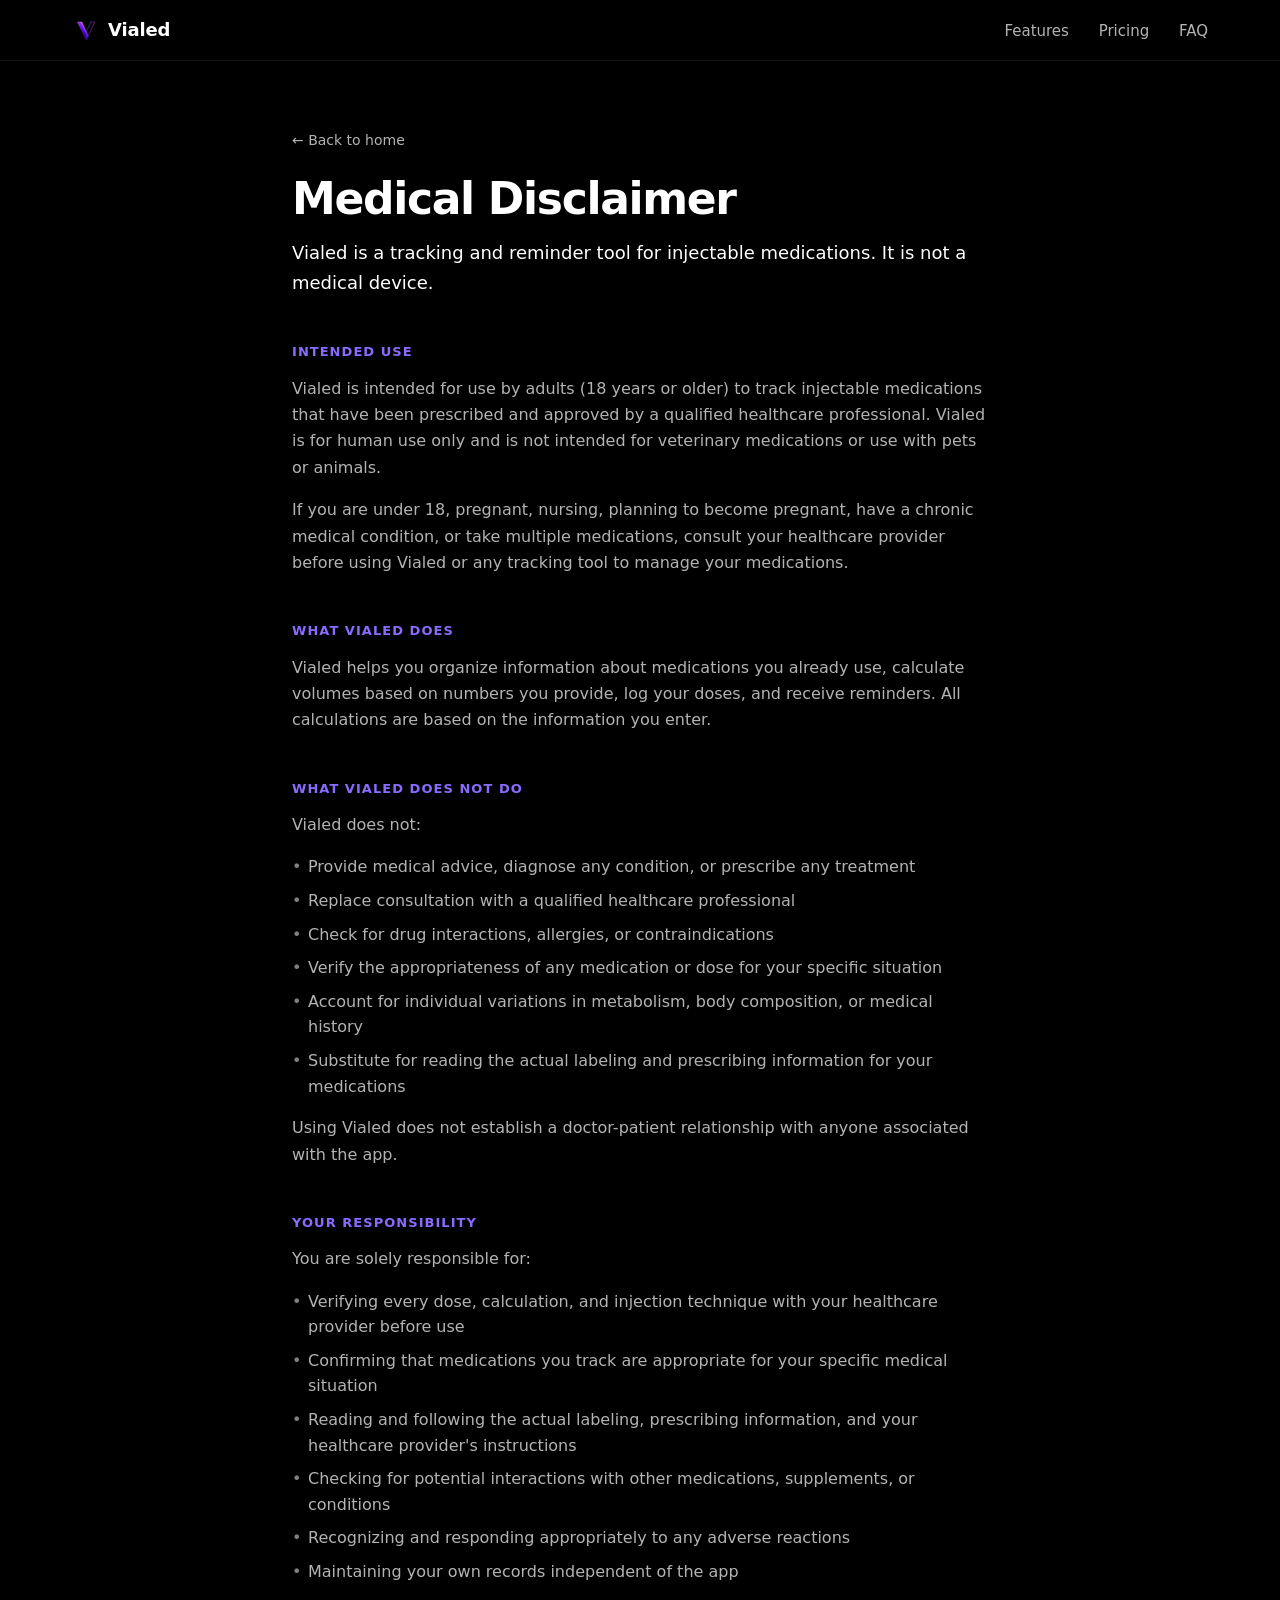
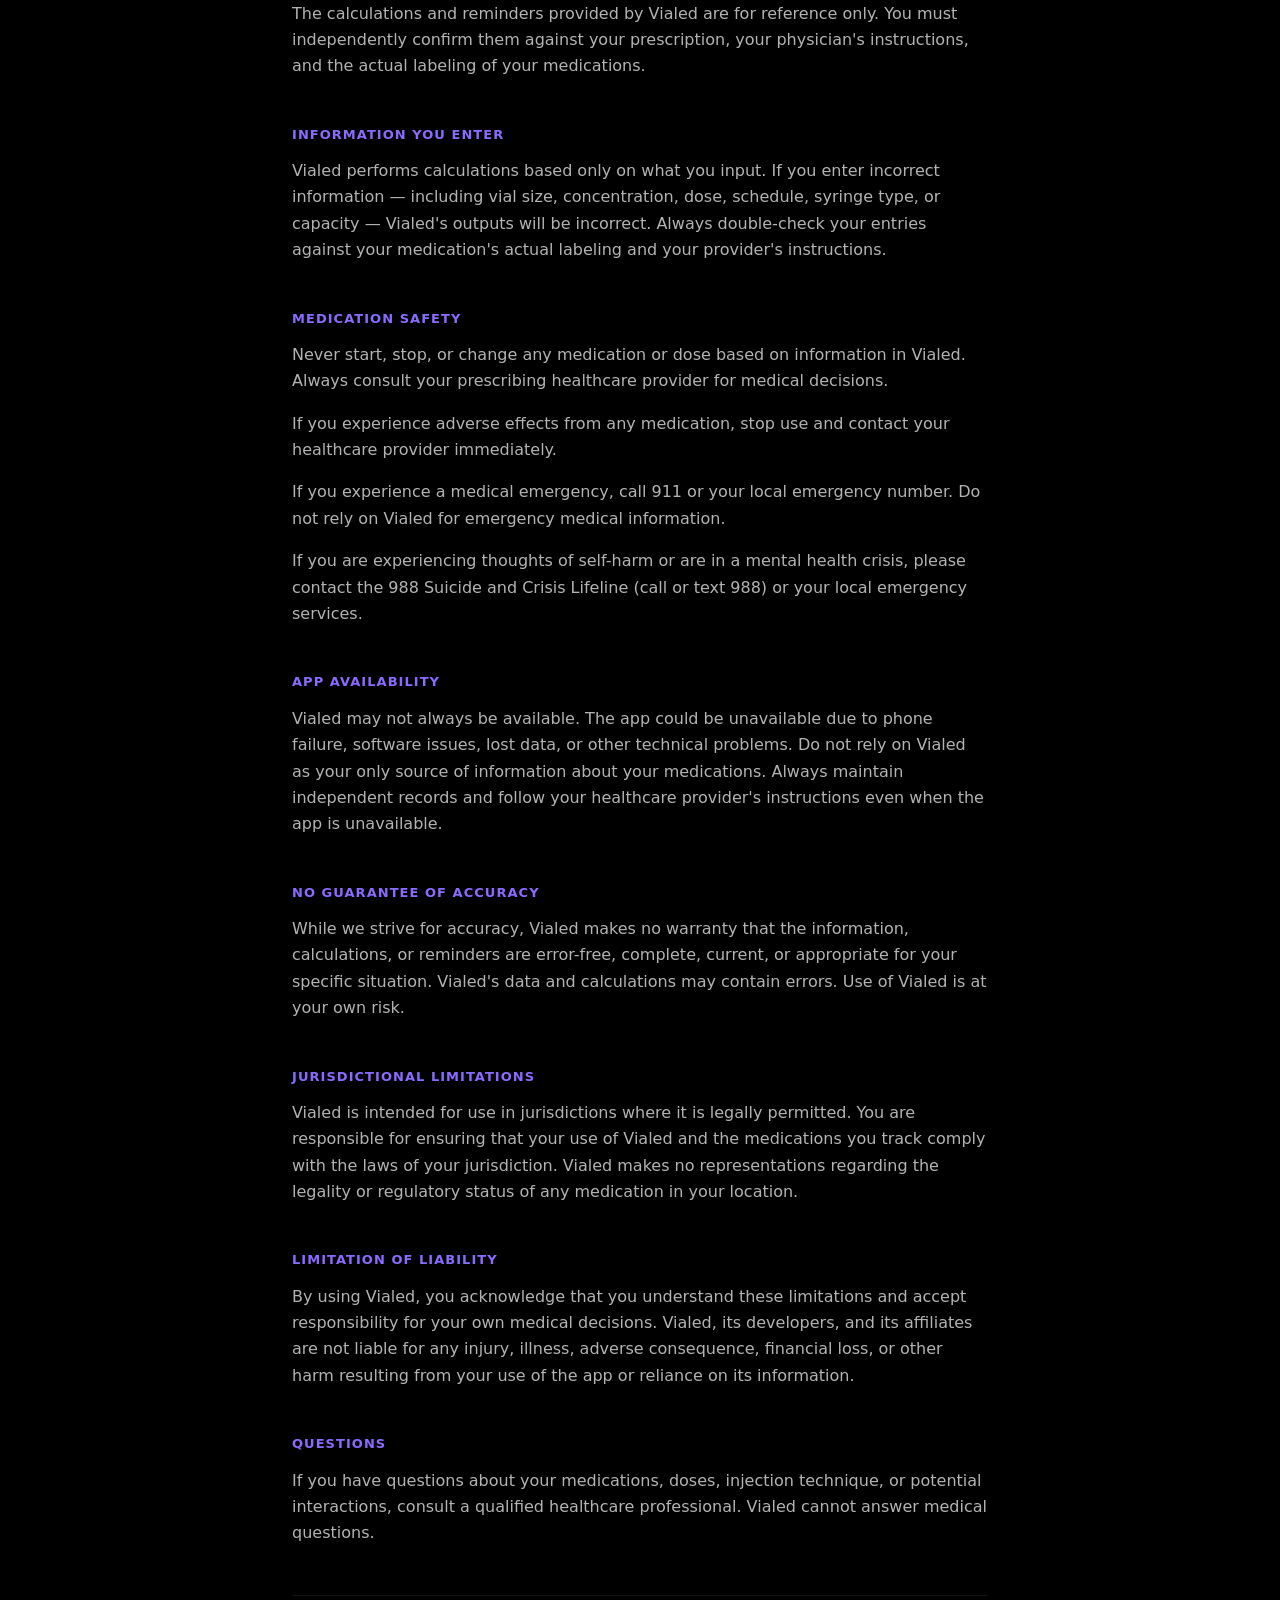
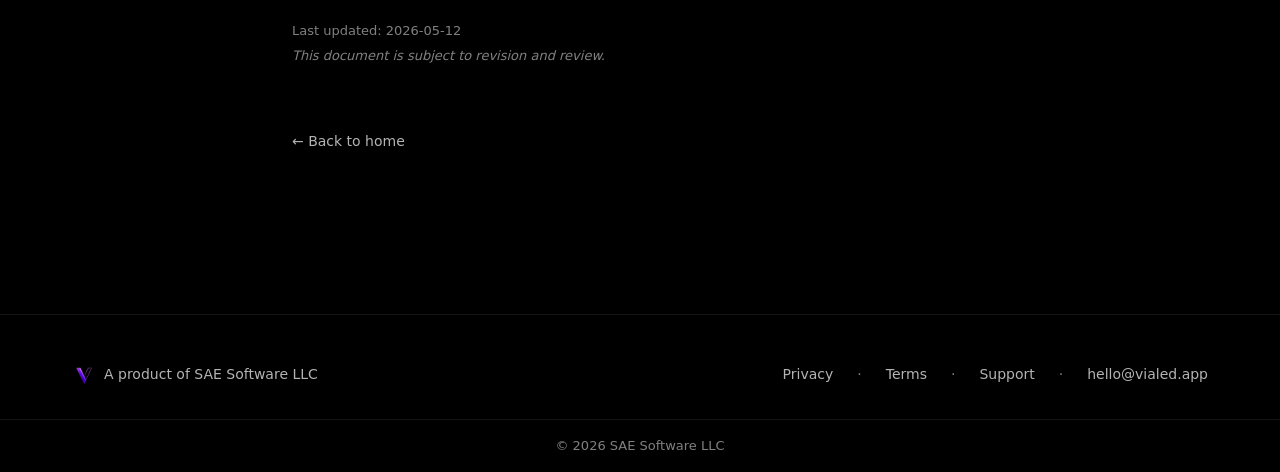
==== disclaimer.html @ 27cb506a "Use dark logo variant for on-site contexts; reserve light variant for off-site placements The light " ====
<!DOCTYPE html>
<html lang="en">
<head>
  <meta charset="utf-8" />
  <meta name="viewport" content="width=device-width, initial-scale=1, viewport-fit=cover" />
  <meta name="theme-color" content="#000000" />
  <meta name="color-scheme" content="dark" />
  <title>Medical Disclaimer — Vialed</title>
  <meta name="description" content="Vialed medical disclaimer. Vialed is a tracking and reminder tool for injectable medications. It is not a medical device and does not provide medical advice." />
  <link rel="icon" type="image/png" sizes="32x32" href="assets/favicon-32x32.png" />
  <link rel="icon" type="image/png" sizes="16x16" href="assets/favicon-16x16.png" />
  <link rel="apple-touch-icon" sizes="180x180" href="assets/apple-touch-icon.png" />
  <link rel="canonical" href="https://vialed.app/disclaimer.html" />
  <link rel="stylesheet" href="styles.css" />
</head>
<body>

<header class="site-header">
  <div class="container">
    <a class="brand" href="/" aria-label="Vialed home">
      <img src="assets/vialed-logo-dark-web.png" alt="" />
      <span>Vialed</span>
    </a>
    <nav aria-label="Primary">
      <a href="/#features">Features</a>
      <a href="/#pricing">Pricing</a>
      <a href="/#faq">FAQ</a>
    </nav>
  </div>
</header>

<!--
  Body text below is verbatim from MedicalDisclaimerContent.swift in the
  iOS Vialed project. Single source of truth — if this disclaimer is
  revised, update both files together and bump the "Last updated" date.
-->
<main class="legal-doc">
  <div class="container">
    <a href="/" class="back-link">← Back to home</a>
    <h1>Medical Disclaimer</h1>

    <p class="lede">Vialed is a tracking and reminder tool for injectable medications. It is not a medical device.</p>

    <h2>Intended Use</h2>
    <p>Vialed is intended for use by adults (18 years or older) to track injectable medications that have been prescribed and approved by a qualified healthcare professional. Vialed is for human use only and is not intended for veterinary medications or use with pets or animals.</p>
    <p>If you are under 18, pregnant, nursing, planning to become pregnant, have a chronic medical condition, or take multiple medications, consult your healthcare provider before using Vialed or any tracking tool to manage your medications.</p>

    <h2>What Vialed Does</h2>
    <p>Vialed helps you organize information about medications you already use, calculate volumes based on numbers you provide, log your doses, and receive reminders. All calculations are based on the information you enter.</p>

    <h2>What Vialed Does Not Do</h2>
    <p>Vialed does not:</p>
    <ul>
      <li>Provide medical advice, diagnose any condition, or prescribe any treatment</li>
      <li>Replace consultation with a qualified healthcare professional</li>
      <li>Check for drug interactions, allergies, or contraindications</li>
      <li>Verify the appropriateness of any medication or dose for your specific situation</li>
      <li>Account for individual variations in metabolism, body composition, or medical history</li>
      <li>Substitute for reading the actual labeling and prescribing information for your medications</li>
    </ul>
    <p>Using Vialed does not establish a doctor-patient relationship with anyone associated with the app.</p>

    <h2>Your Responsibility</h2>
    <p>You are solely responsible for:</p>
    <ul>
      <li>Verifying every dose, calculation, and injection technique with your healthcare provider before use</li>
      <li>Confirming that medications you track are appropriate for your specific medical situation</li>
      <li>Reading and following the actual labeling, prescribing information, and your healthcare provider's instructions</li>
      <li>Checking for potential interactions with other medications, supplements, or conditions</li>
      <li>Recognizing and responding appropriately to any adverse reactions</li>
      <li>Maintaining your own records independent of the app</li>
    </ul>
    <p>The calculations and reminders provided by Vialed are for reference only. You must independently confirm them against your prescription, your physician's instructions, and the actual labeling of your medications.</p>

    <h2>Information You Enter</h2>
    <p>Vialed performs calculations based only on what you input. If you enter incorrect information — including vial size, concentration, dose, schedule, syringe type, or capacity — Vialed's outputs will be incorrect. Always double-check your entries against your medication's actual labeling and your provider's instructions.</p>

    <h2>Medication Safety</h2>
    <p>Never start, stop, or change any medication or dose based on information in Vialed. Always consult your prescribing healthcare provider for medical decisions.</p>
    <p>If you experience adverse effects from any medication, stop use and contact your healthcare provider immediately.</p>
    <p>If you experience a medical emergency, call 911 or your local emergency number. Do not rely on Vialed for emergency medical information.</p>
    <p>If you are experiencing thoughts of self-harm or are in a mental health crisis, please contact the 988 Suicide and Crisis Lifeline (call or text 988) or your local emergency services.</p>

    <h2>App Availability</h2>
    <p>Vialed may not always be available. The app could be unavailable due to phone failure, software issues, lost data, or other technical problems. Do not rely on Vialed as your only source of information about your medications. Always maintain independent records and follow your healthcare provider's instructions even when the app is unavailable.</p>

    <h2>No Guarantee of Accuracy</h2>
    <p>While we strive for accuracy, Vialed makes no warranty that the information, calculations, or reminders are error-free, complete, current, or appropriate for your specific situation. Vialed's data and calculations may contain errors. Use of Vialed is at your own risk.</p>

    <h2>Jurisdictional Limitations</h2>
    <p>Vialed is intended for use in jurisdictions where it is legally permitted. You are responsible for ensuring that your use of Vialed and the medications you track comply with the laws of your jurisdiction. Vialed makes no representations regarding the legality or regulatory status of any medication in your location.</p>

    <h2>Limitation of Liability</h2>
    <p>By using Vialed, you acknowledge that you understand these limitations and accept responsibility for your own medical decisions. Vialed, its developers, and its affiliates are not liable for any injury, illness, adverse consequence, financial loss, or other harm resulting from your use of the app or reliance on its information.</p>

    <h2>Questions</h2>
    <p>If you have questions about your medications, doses, injection technique, or potential interactions, consult a qualified healthcare professional. Vialed cannot answer medical questions.</p>

    <hr />
    <p class="legal-meta">Last updated: 2026-05-12</p>
    <p class="legal-meta"><em>This document is subject to revision and review.</em></p>

    <a href="/" class="back-link bottom">← Back to home</a>
  </div>
</main>

<footer class="site-footer">
  <div class="container">
    <div class="footer-brand">
      <img src="assets/vialed-logo-dark-web.png" alt="" />
      <span>A product of SAE Software LLC</span>
    </div>
    <div class="footer-links">
      <a href="/privacy.html">Privacy</a>
      <span class="sep">·</span>
      <a href="/terms.html">Terms</a>
      <span class="sep">·</span>
      <a href="/support.html">Support</a>
      <span class="sep">·</span>
      <a href="mailto:hello@vialed.app">hello@vialed.app</a>
    </div>
  </div>
</footer>

<div class="footer-copyright">
  <div class="container">© 2026 SAE Software LLC</div>
</div>

</body>
</html>
---- styles.css ----
/* =========================================================================
   Vialed marketing site — single stylesheet.
   Design system mirrors the iOS app's dark mode: pure black background,
   elevated surfaces, AccentColor purple, SF Pro, generous radii.
   ========================================================================= */

:root {
  /* Surfaces */
  --bg-primary: #000000;
  --bg-elevated: #1C1C1E;
  --bg-elevated-2: #2C2C2E;

  /* Brand */
  --accent: #534AB7;
  --accent-bright: #8B6BFF;

  /* Text */
  --text-primary: #FFFFFF;
  --text-secondary: rgba(255, 255, 255, 0.7);
  --text-tertiary: rgba(255, 255, 255, 0.5);

  /* Lines */
  --border: rgba(255, 255, 255, 0.08);
  --border-strong: rgba(255, 255, 255, 0.16);

  /* Radii — match iOS app */
  --radius-card: 14px;
  --radius-chip: 8px;
  --radius-modal: 12px;

  /* Spacing scale (4, 8, 16, 24, 32, 48, 64, 96) */
  --s-1: 4px;
  --s-2: 8px;
  --s-3: 16px;
  --s-4: 24px;
  --s-5: 32px;
  --s-6: 48px;
  --s-7: 64px;
  --s-8: 96px;

  /* Layout */
  --max-w: 1200px;
  --gutter: 24px;
}

/* -------------------------------------------------------------------------
   Reset / base
   ------------------------------------------------------------------------- */

*, *::before, *::after { box-sizing: border-box; }

html {
  background: var(--bg-primary);
  color-scheme: dark;
  scroll-behavior: smooth;
  -webkit-text-size-adjust: 100%;
}

body {
  margin: 0;
  font-family: -apple-system, BlinkMacSystemFont, "SF Pro Display", "SF Pro Text", system-ui, sans-serif;
  font-weight: 400;
  font-size: 17px;
  line-height: 1.55;
  color: var(--text-primary);
  background: var(--bg-primary);
  -webkit-font-smoothing: antialiased;
  -moz-osx-font-smoothing: grayscale;
}

img, svg { display: block; max-width: 100%; height: auto; }

a {
  color: var(--accent-bright);
  text-decoration: none;
  transition: color 120ms ease;
}
a:hover { color: var(--text-primary); }

h1, h2, h3, h4 {
  font-family: -apple-system, BlinkMacSystemFont, "SF Pro Display", system-ui, sans-serif;
  font-weight: 700;
  letter-spacing: -0.02em;
  margin: 0 0 var(--s-3) 0;
  color: var(--text-primary);
}
h1 { font-size: clamp(36px, 5.5vw, 64px); line-height: 1.05; letter-spacing: -0.03em; }
h2 { font-size: clamp(28px, 3.6vw, 42px); line-height: 1.1; }
h3 { font-size: clamp(20px, 2vw, 24px); line-height: 1.25; font-weight: 600; }

p { margin: 0 0 var(--s-3) 0; color: var(--text-secondary); }
p:last-child { margin-bottom: 0; }

/* -------------------------------------------------------------------------
   Layout primitives
   ------------------------------------------------------------------------- */

.container {
  max-width: var(--max-w);
  margin: 0 auto;
  padding-left: var(--gutter);
  padding-right: var(--gutter);
}

section {
  padding-top: var(--s-8);
  padding-bottom: var(--s-8);
  position: relative;
}

.eyebrow {
  display: inline-block;
  font-size: 13px;
  font-weight: 600;
  letter-spacing: 0.08em;
  text-transform: uppercase;
  color: var(--accent-bright);
  margin-bottom: var(--s-3);
}

/* -------------------------------------------------------------------------
   Header / nav
   ------------------------------------------------------------------------- */

.site-header {
  position: sticky;
  top: 0;
  z-index: 50;
  background: rgba(0, 0, 0, 0.7);
  backdrop-filter: saturate(180%) blur(20px);
  -webkit-backdrop-filter: saturate(180%) blur(20px);
  border-bottom: 1px solid var(--border);
}

.site-header .container {
  display: flex;
  align-items: center;
  justify-content: space-between;
  padding-top: var(--s-3);
  padding-bottom: var(--s-3);
}

.site-header .brand {
  display: flex;
  align-items: center;
  gap: var(--s-2);
  color: var(--text-primary);
  font-weight: 600;
  font-size: 18px;
  letter-spacing: -0.01em;
}
.site-header .brand img { width: 28px; height: 28px; border-radius: 6px; }
.site-header nav a {
  color: var(--text-secondary);
  margin-left: var(--s-4);
  font-size: 15px;
  font-weight: 500;
}
.site-header nav a:hover { color: var(--text-primary); }

/* -------------------------------------------------------------------------
   Buttons / App Store badge
   ------------------------------------------------------------------------- */

.app-store-badge {
  display: inline-block;
  /* The badge SVG already has its own black background per Apple guidelines.
     We just give it a stable height; width auto-scales. */
  height: 56px;
  transition: transform 150ms ease, filter 150ms ease;
}
.app-store-badge:hover {
  transform: translateY(-1px);
  filter: drop-shadow(0 0 12px rgba(139, 107, 255, 0.35));
}
.app-store-badge img, .app-store-badge svg { height: 100%; width: auto; display: block; }

/* -------------------------------------------------------------------------
   Hero
   ------------------------------------------------------------------------- */

.hero {
  padding-top: var(--s-8);
  padding-bottom: var(--s-8);
  overflow: hidden; /* contain the glow */
}

/* Soft purple glow behind hero — echoes the app icon's neon V */
.hero::before {
  content: "";
  position: absolute;
  top: -200px;
  left: 50%;
  transform: translateX(-50%);
  width: min(1100px, 110%);
  height: 700px;
  background: radial-gradient(ellipse at center,
              rgba(139, 107, 255, 0.28) 0%,
              rgba(83, 74, 183, 0.12) 30%,
              transparent 65%);
  filter: blur(40px);
  pointer-events: none;
  z-index: 0;
}

.hero .container {
  position: relative;
  z-index: 1;
  display: grid;
  grid-template-columns: 1fr;
  gap: var(--s-7);
  align-items: center;
}

.hero-copy h1 { margin-bottom: var(--s-4); }
.hero-copy .subhead {
  font-size: clamp(17px, 1.6vw, 20px);
  color: var(--text-secondary);
  max-width: 56ch;
  margin-bottom: var(--s-6);
}

.hero-visual {
  display: flex;
  justify-content: center;
}

/* -------------------------------------------------------------------------
   Phone-shaped screenshot placeholder
   Aspect ratio 9:19.5 (iPhone). Dimensions hold steady so swapping a real
   PNG in later doesn't shift layout.
   ------------------------------------------------------------------------- */

.phone-shot {
  width: 100%;
  max-width: 320px;
  aspect-ratio: 9 / 19.5;
  background: var(--bg-elevated);
  border: 1px solid var(--border);
  border-radius: 36px; /* iPhone-ish radius for the mockup */
  display: flex;
  align-items: center;
  justify-content: center;
  text-align: center;
  color: var(--text-secondary);
  font-size: 14px;
  padding: var(--s-4);
  position: relative;
  overflow: hidden;
}

.phone-shot::after {
  /* subtle inner highlight, gives the placeholder a hint of glass */
  content: "";
  position: absolute;
  inset: 0;
  background: linear-gradient(180deg, rgba(255,255,255,0.04) 0%, transparent 30%);
  pointer-events: none;
}

.hero .phone-shot { max-width: 300px; }

/* -------------------------------------------------------------------------
   Problem / Solution section
   ------------------------------------------------------------------------- */

.prose-section .container { max-width: 760px; }
.prose-section h2 { margin-bottom: var(--s-5); }
.prose-section p {
  font-size: 18px;
  margin-bottom: var(--s-4);
}

/* -------------------------------------------------------------------------
   Features — alternating image/text rows
   ------------------------------------------------------------------------- */

.features { padding-bottom: var(--s-7); }

.feature {
  display: grid;
  grid-template-columns: 1fr;
  gap: var(--s-6);
  align-items: center;
  padding: var(--s-7) 0;
  border-top: 1px solid var(--border);
}
.feature:first-child { border-top: none; padding-top: var(--s-5); }

.feature-copy .feature-number {
  font-size: 13px;
  font-weight: 600;
  letter-spacing: 0.08em;
  color: var(--accent-bright);
  text-transform: uppercase;
  margin-bottom: var(--s-2);
}
.feature-copy h3 {
  font-size: clamp(24px, 2.6vw, 30px);
  margin-bottom: var(--s-3);
  letter-spacing: -0.02em;
}
.feature-copy p {
  font-size: 17px;
  max-width: 52ch;
}

.feature-visual { display: flex; justify-content: center; }

/* -------------------------------------------------------------------------
   Pricing
   ------------------------------------------------------------------------- */

.pricing-grid {
  display: grid;
  grid-template-columns: 1fr;
  gap: var(--s-4);
  max-width: 880px;
  margin: var(--s-6) auto 0;
}

.price-card {
  background: var(--bg-elevated);
  border: 1px solid var(--border);
  border-radius: var(--radius-card);
  padding: var(--s-6);
  position: relative;
  display: flex;
  flex-direction: column;
}

.price-card.featured {
  border-color: rgba(139, 107, 255, 0.5);
  background: linear-gradient(180deg, rgba(139, 107, 255, 0.06) 0%, var(--bg-elevated) 100%);
  box-shadow: 0 0 0 1px rgba(139, 107, 255, 0.15), 0 20px 60px -20px rgba(139, 107, 255, 0.25);
}

.price-card .recommended-pill {
  position: absolute;
  top: -12px;
  left: var(--s-6);
  background: var(--accent);
  color: white;
  font-size: 12px;
  font-weight: 600;
  letter-spacing: 0.04em;
  text-transform: uppercase;
  padding: 6px 12px;
  border-radius: 999px;
}

.price-card h3 {
  font-size: 22px;
  margin-bottom: var(--s-2);
}

.price-card .price {
  font-size: 40px;
  font-weight: 700;
  letter-spacing: -0.02em;
  margin: var(--s-2) 0 var(--s-1);
  color: var(--text-primary);
}
.price-card .price small {
  font-size: 16px;
  font-weight: 500;
  color: var(--text-secondary);
}

.price-card .price-sub {
  color: var(--text-tertiary);
  font-size: 14px;
  margin-bottom: var(--s-5);
}

.price-card ul {
  list-style: none;
  padding: 0;
  margin: 0;
  display: flex;
  flex-direction: column;
  gap: var(--s-2);
}
.price-card li {
  display: flex;
  align-items: flex-start;
  gap: var(--s-2);
  color: var(--text-secondary);
  font-size: 16px;
}
.price-card li::before {
  content: "";
  flex: 0 0 18px;
  height: 18px;
  margin-top: 4px;
  background: var(--accent-bright);
  -webkit-mask: url("data:image/svg+xml;utf8,<svg xmlns='http://www.w3.org/2000/svg' viewBox='0 0 16 16'><path d='M3 8.5 L6.5 12 L13 4.5' stroke='black' stroke-width='2.2' fill='none' stroke-linecap='round' stroke-linejoin='round'/></svg>") center / contain no-repeat;
          mask: url("data:image/svg+xml;utf8,<svg xmlns='http://www.w3.org/2000/svg' viewBox='0 0 16 16'><path d='M3 8.5 L6.5 12 L13 4.5' stroke='black' stroke-width='2.2' fill='none' stroke-linecap='round' stroke-linejoin='round'/></svg>") center / contain no-repeat;
}

/* -------------------------------------------------------------------------
   FAQ
   ------------------------------------------------------------------------- */

.faq-list {
  max-width: 800px;
  margin: var(--s-6) auto 0;
  display: flex;
  flex-direction: column;
  gap: var(--s-4);
}
.faq-item {
  background: var(--bg-elevated);
  border: 1px solid var(--border);
  border-radius: var(--radius-card);
  padding: var(--s-5);
}
.faq-item h3 {
  font-size: 18px;
  font-weight: 600;
  margin-bottom: var(--s-2);
}
.faq-item p {
  font-size: 16px;
  margin: 0;
}

/* -------------------------------------------------------------------------
   Final CTA
   ------------------------------------------------------------------------- */

.final-cta {
  text-align: center;
  padding-top: var(--s-8);
  padding-bottom: var(--s-8);
  position: relative;
  overflow: hidden;
}
.final-cta::before {
  content: "";
  position: absolute;
  top: 0;
  left: 50%;
  transform: translateX(-50%);
  width: 800px;
  height: 400px;
  background: radial-gradient(ellipse at center, rgba(139, 107, 255, 0.18) 0%, transparent 60%);
  filter: blur(30px);
  pointer-events: none;
  z-index: 0;
}
.final-cta .container { position: relative; z-index: 1; }
.final-cta h2 { margin-bottom: var(--s-5); }

/* -------------------------------------------------------------------------
   Section headings (centered variants)
   ------------------------------------------------------------------------- */

.section-heading {
  text-align: center;
  max-width: 720px;
  margin: 0 auto;
}
.section-heading + .pricing-grid,
.section-heading + .faq-list { margin-top: var(--s-6); }

/* -------------------------------------------------------------------------
   Footer + disclaimer
   ------------------------------------------------------------------------- */

.site-footer {
  border-top: 1px solid var(--border);
  padding: var(--s-6) 0 var(--s-5);
  margin-top: var(--s-7);
}
.site-footer .container {
  display: flex;
  flex-direction: column;
  gap: var(--s-4);
  align-items: flex-start;
  justify-content: space-between;
}
.footer-brand {
  display: flex;
  align-items: center;
  gap: var(--s-2);
  color: var(--text-secondary);
  font-size: 14px;
}
.footer-brand img { width: 24px; height: 24px; border-radius: 5px; }

.footer-links {
  display: flex;
  flex-wrap: wrap;
  gap: var(--s-4);
  font-size: 14px;
}
.footer-links a { color: var(--text-secondary); }
.footer-links a:hover { color: var(--text-primary); }
.footer-links .sep { color: var(--text-tertiary); }

.footer-copyright {
  border-top: 1px solid var(--border);
  padding: var(--s-3) 0;
  text-align: center;
  font-size: 13px;
  color: var(--text-tertiary);
}

.medical-disclaimer {
  padding: var(--s-4) 0 var(--s-6);
  text-align: center;
}
.medical-disclaimer p {
  max-width: 920px;
  margin: 0 auto;
  font-size: 12px;
  line-height: 1.55;
  color: var(--text-tertiary);
}

/* -------------------------------------------------------------------------
   Stub pages (privacy / terms / support)
   ------------------------------------------------------------------------- */

.stub-page {
  min-height: 50vh;
  padding-top: var(--s-8);
  padding-bottom: var(--s-8);
}
.stub-page h1 { margin-bottom: var(--s-4); }
.stub-page .stub-body {
  color: var(--text-secondary);
  font-size: 17px;
  max-width: 640px;
}
.stub-page .contact-list {
  list-style: none;
  padding: 0;
  margin: var(--s-4) 0 0;
  display: flex;
  flex-direction: column;
  gap: var(--s-2);
  font-size: 17px;
}

/* -------------------------------------------------------------------------
   Legal documents (disclaimer / privacy / terms long-form pages)
   ------------------------------------------------------------------------- */

.legal-doc {
  padding-top: var(--s-7);
  padding-bottom: var(--s-8);
}
.legal-doc .container { max-width: 760px; }

.legal-doc h1 {
  font-size: clamp(32px, 4vw, 44px);
  margin-top: var(--s-3);
  margin-bottom: var(--s-3);
}
.legal-doc h2 {
  font-size: 13px;
  font-weight: 600;
  letter-spacing: 0.08em;
  text-transform: uppercase;
  color: var(--accent-bright);
  margin-top: var(--s-6);
  margin-bottom: var(--s-3);
}
.legal-doc h3 {
  font-size: 18px;
  font-weight: 600;
  margin-top: var(--s-5);
  margin-bottom: var(--s-2);
}
.legal-doc p {
  font-size: 16px;
  line-height: 1.65;
  color: var(--text-secondary);
  margin-bottom: var(--s-3);
}
.legal-doc .lede {
  font-size: 18px;
  color: var(--text-primary);
  margin-top: var(--s-3);
  margin-bottom: var(--s-5);
}
.legal-doc ul {
  list-style: none;
  padding: 0;
  margin: 0 0 var(--s-3) 0;
  display: flex;
  flex-direction: column;
  gap: var(--s-2);
}
.legal-doc li {
  position: relative;
  padding-left: var(--s-3);
  color: var(--text-secondary);
  font-size: 16px;
  line-height: 1.6;
}
.legal-doc li::before {
  content: "•";
  position: absolute;
  left: 0;
  color: var(--text-tertiary);
}
.legal-doc hr {
  border: 0;
  border-top: 1px solid var(--border);
  margin: var(--s-6) 0 var(--s-4);
}
.legal-doc .legal-meta {
  font-size: 13px;
  color: var(--text-tertiary);
  margin: 0 0 var(--s-1) 0;
}
.legal-doc .legal-meta + .legal-meta { margin-bottom: var(--s-5); }

.legal-doc .draft-banner {
  background: rgba(139, 107, 255, 0.08);
  border: 1px solid rgba(139, 107, 255, 0.3);
  border-radius: var(--radius-card);
  padding: var(--s-3) var(--s-4);
  font-size: 14px;
  color: var(--text-secondary);
  margin: var(--s-3) 0 var(--s-5);
}
.legal-doc .draft-banner strong { color: var(--accent-bright); }

.back-link {
  display: inline-block;
  font-size: 14px;
  font-weight: 500;
  color: var(--text-secondary);
  margin: 0 0 var(--s-4) 0;
}
.back-link:hover { color: var(--text-primary); }
.legal-doc .back-link + h1 { margin-top: 0; }
.legal-doc .back-link.bottom { margin-top: var(--s-5); margin-bottom: 0; }

/* -------------------------------------------------------------------------
   Responsive — tablet (640+) and desktop (1024+)
   ------------------------------------------------------------------------- */

@media (min-width: 640px) {
  body { font-size: 18px; }

  .hero .container { gap: var(--s-8); }
  .hero-copy .subhead { font-size: 20px; }

  .pricing-grid {
    grid-template-columns: 1fr 1fr;
    gap: var(--s-5);
  }

  .site-footer .container {
    flex-direction: row;
    align-items: center;
  }
}

@media (min-width: 1024px) {
  :root { --gutter: 32px; }

  .hero .container {
    grid-template-columns: 1.05fr 0.95fr;
    gap: var(--s-8);
  }
  .hero .phone-shot { max-width: 340px; }

  .feature {
    grid-template-columns: 1fr 1fr;
    gap: var(--s-8);
    padding: var(--s-8) 0;
  }
  /* Alternate image side on every other feature */
  .feature.reverse .feature-visual { order: -1; }

  .feature .phone-shot { max-width: 300px; }
}

/* -------------------------------------------------------------------------
   Reduced motion respect
   ------------------------------------------------------------------------- */

@media (prefers-reduced-motion: reduce) {
  html { scroll-behavior: auto; }
  *, *::before, *::after {
    animation-duration: 0.01ms !important;
    transition-duration: 0.01ms !important;
  }
}

/* -------------------------------------------------------------------------
   Focus states — visible for keyboard nav
   ------------------------------------------------------------------------- */

a:focus-visible,
button:focus-visible {
  outline: 2px solid var(--accent-bright);
  outline-offset: 3px;
  border-radius: 4px;
}
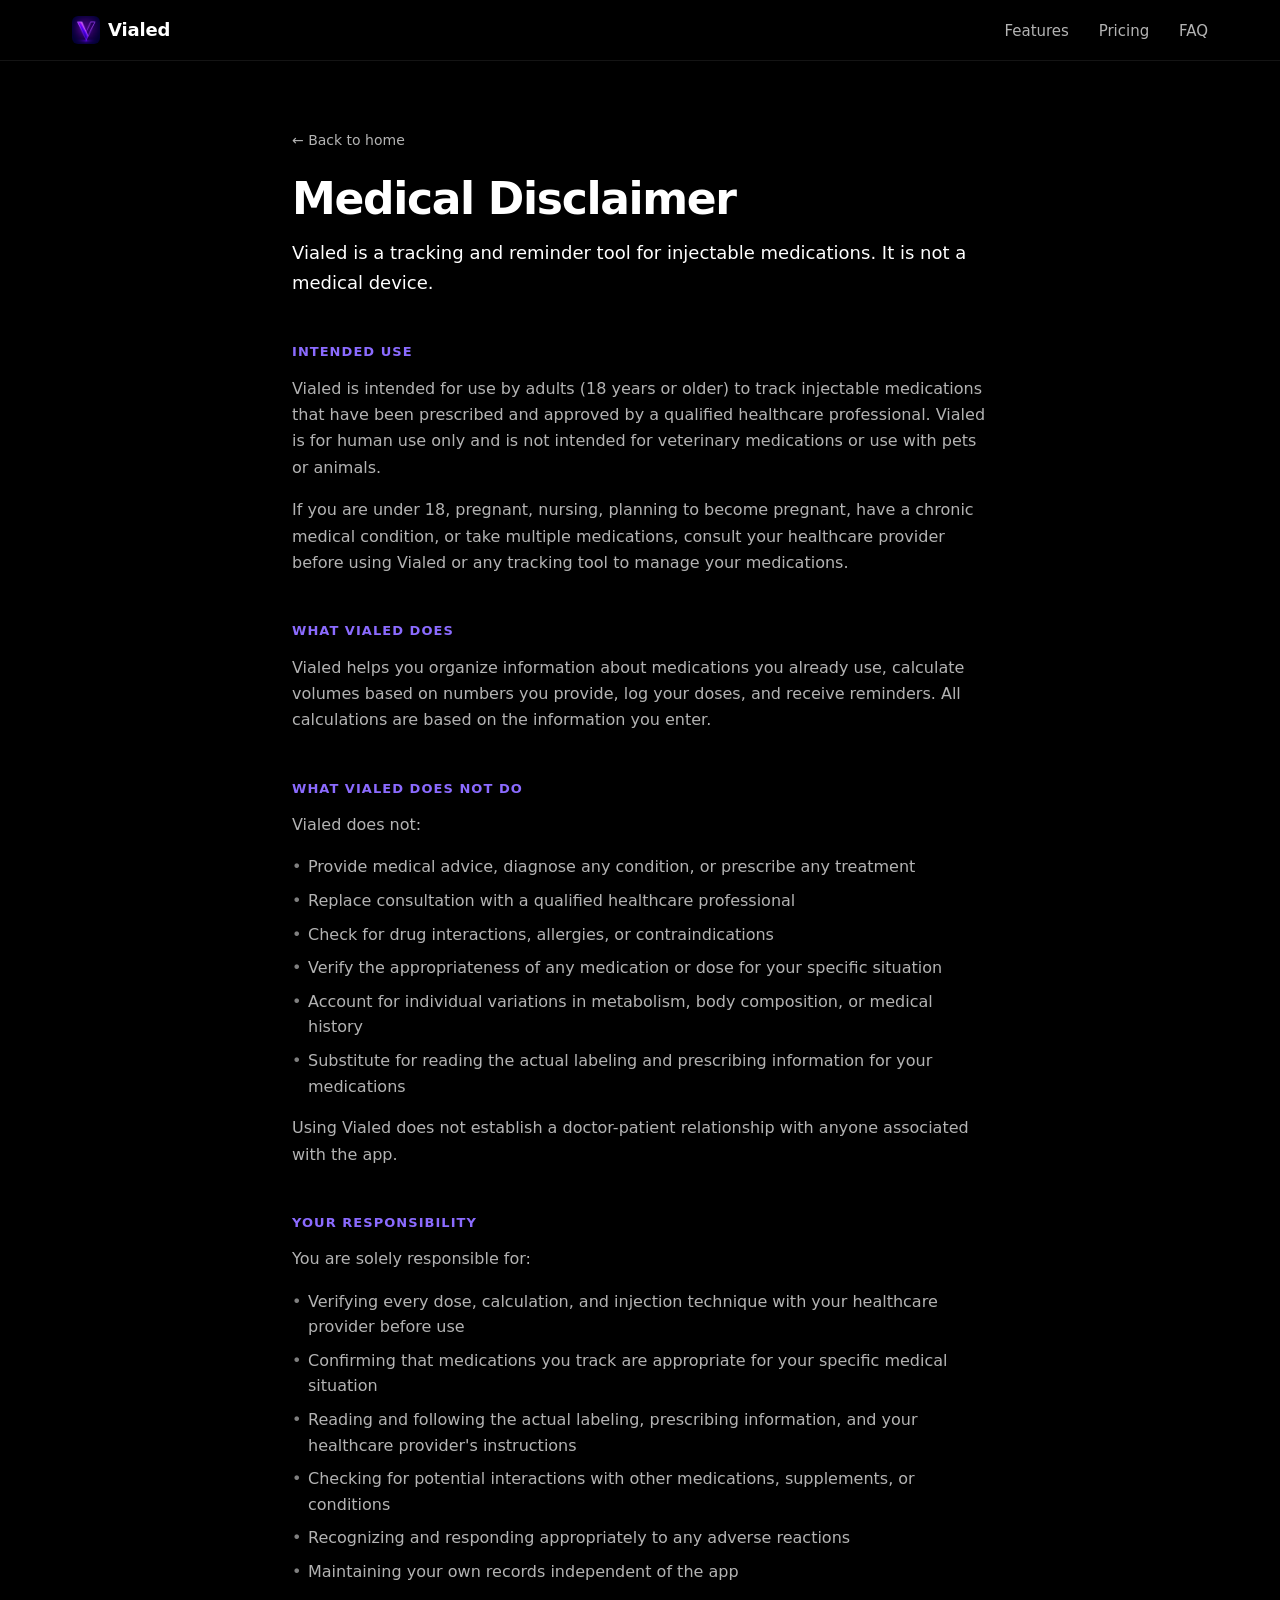
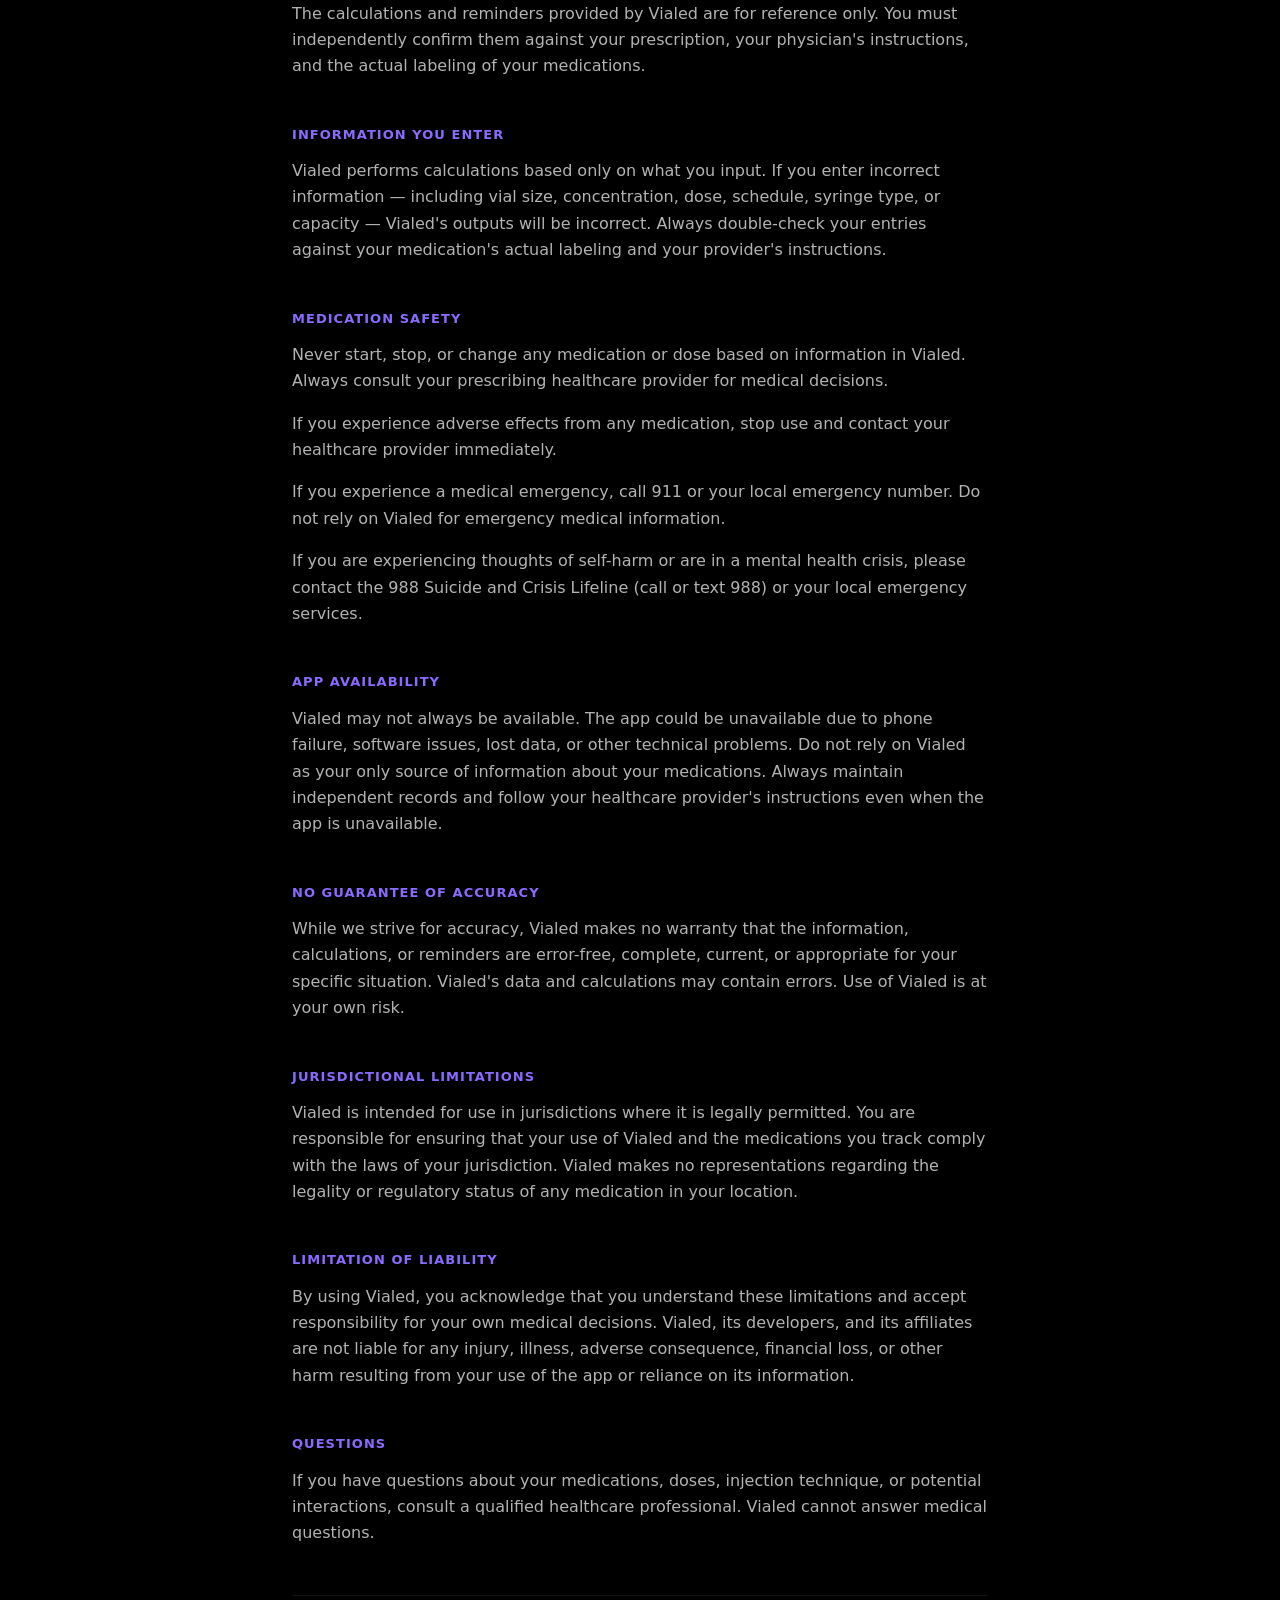
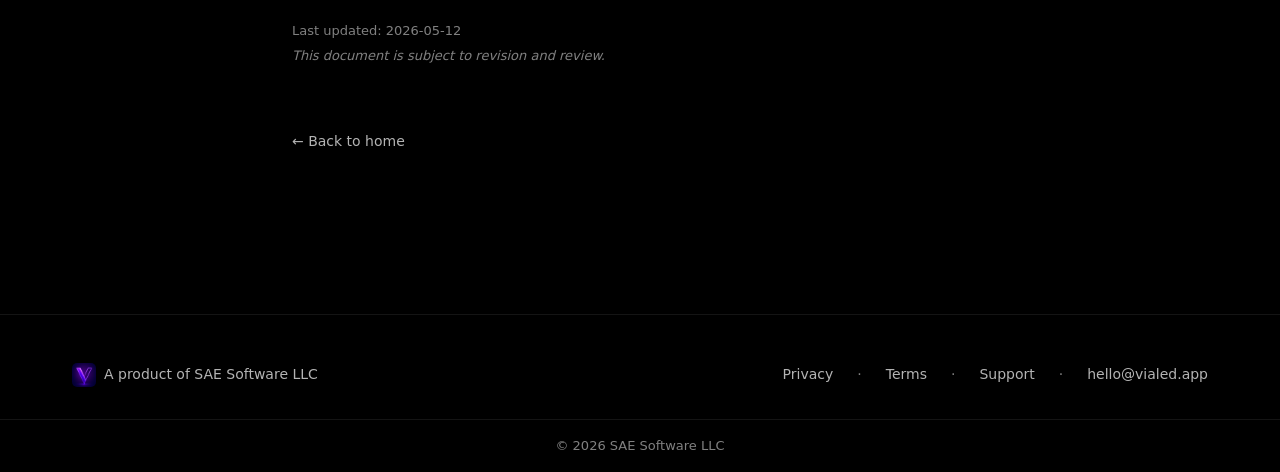
==== commit edb30fc4: "Revert to light logo variant across site — dark variant lost detail during background removal Co-Aut" ====
--- a/disclaimer.html
+++ b/disclaimer.html
@@ -18,7 +18,7 @@
 <header class="site-header">
   <div class="container">
     <a class="brand" href="/" aria-label="Vialed home">
-      <img src="assets/vialed-logo-dark-web.png" alt="" />
+      <img src="assets/vialed-logo-light-web.png" alt="" />
       <span>Vialed</span>
     </a>
     <nav aria-label="Primary">
@@ -107,7 +107,7 @@
 <footer class="site-footer">
   <div class="container">
     <div class="footer-brand">
-      <img src="assets/vialed-logo-dark-web.png" alt="" />
+      <img src="assets/vialed-logo-light-web.png" alt="" />
       <span>A product of SAE Software LLC</span>
     </div>
     <div class="footer-links">
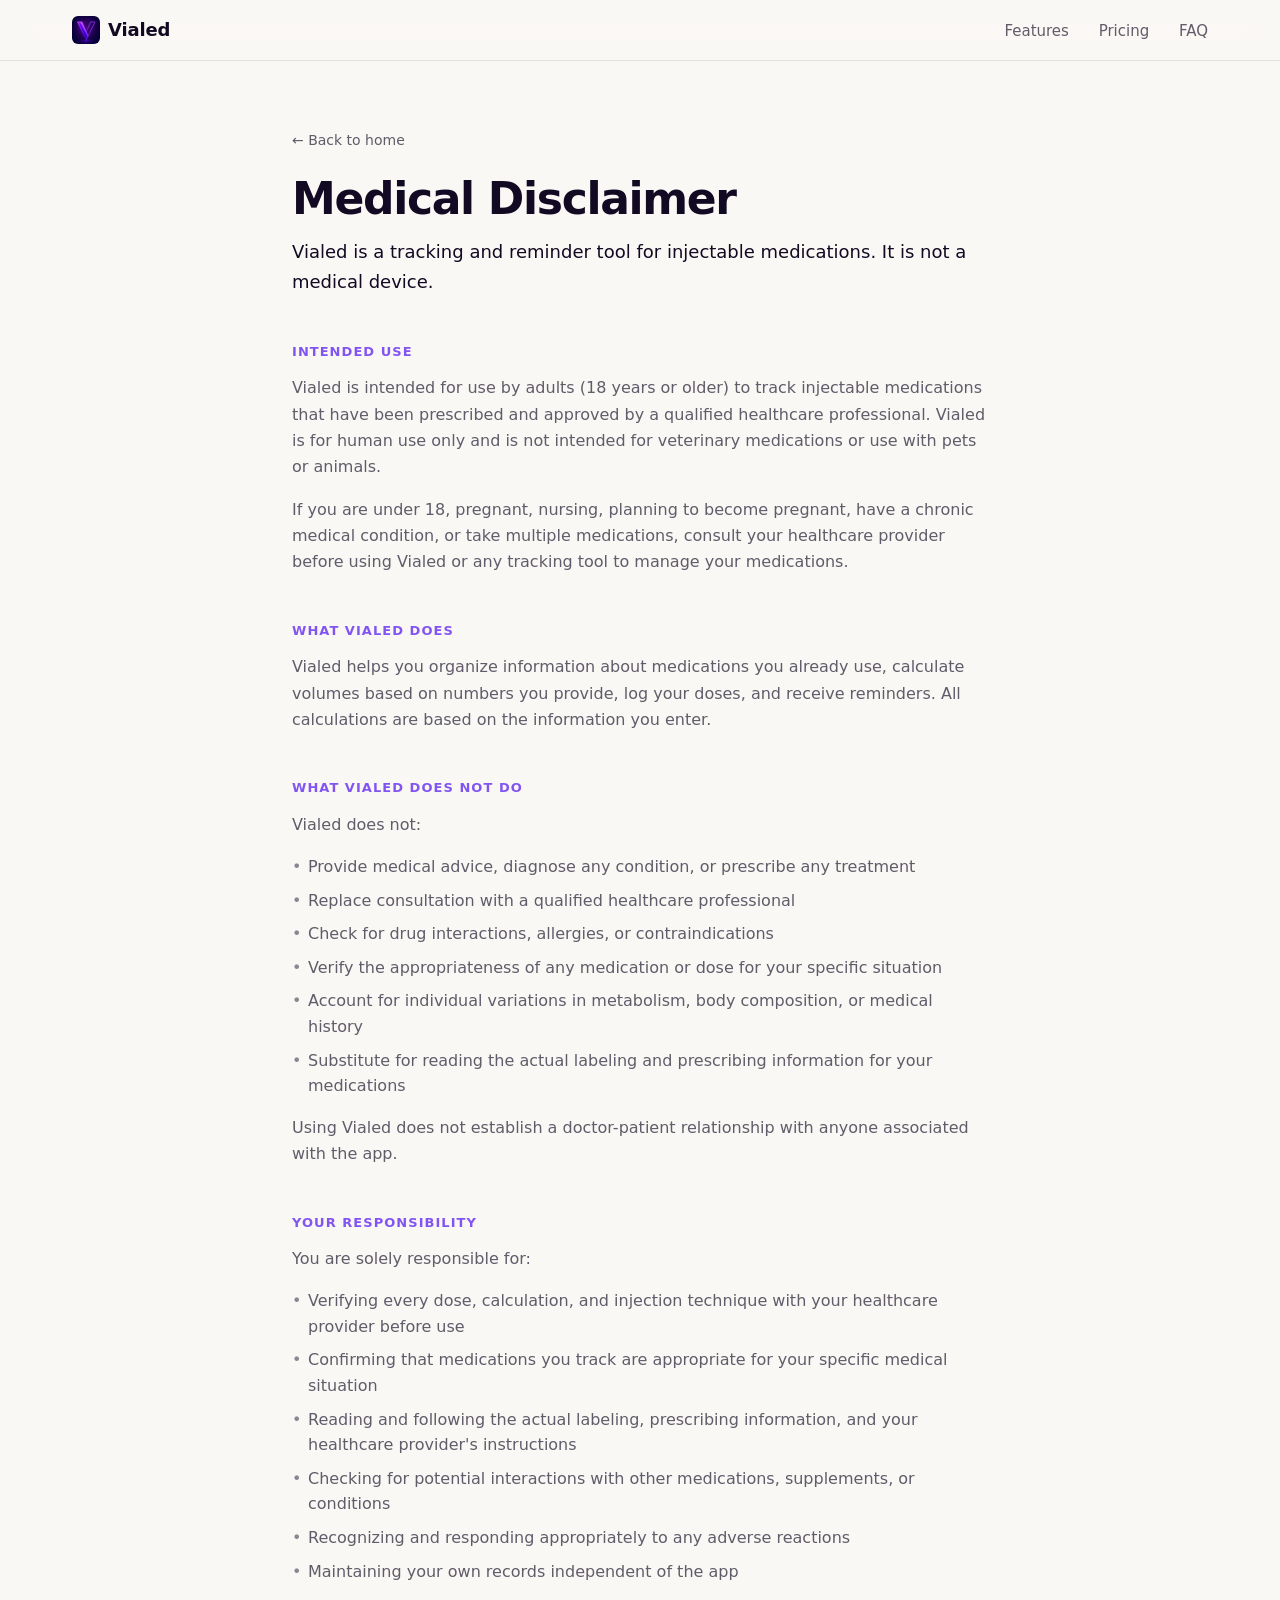
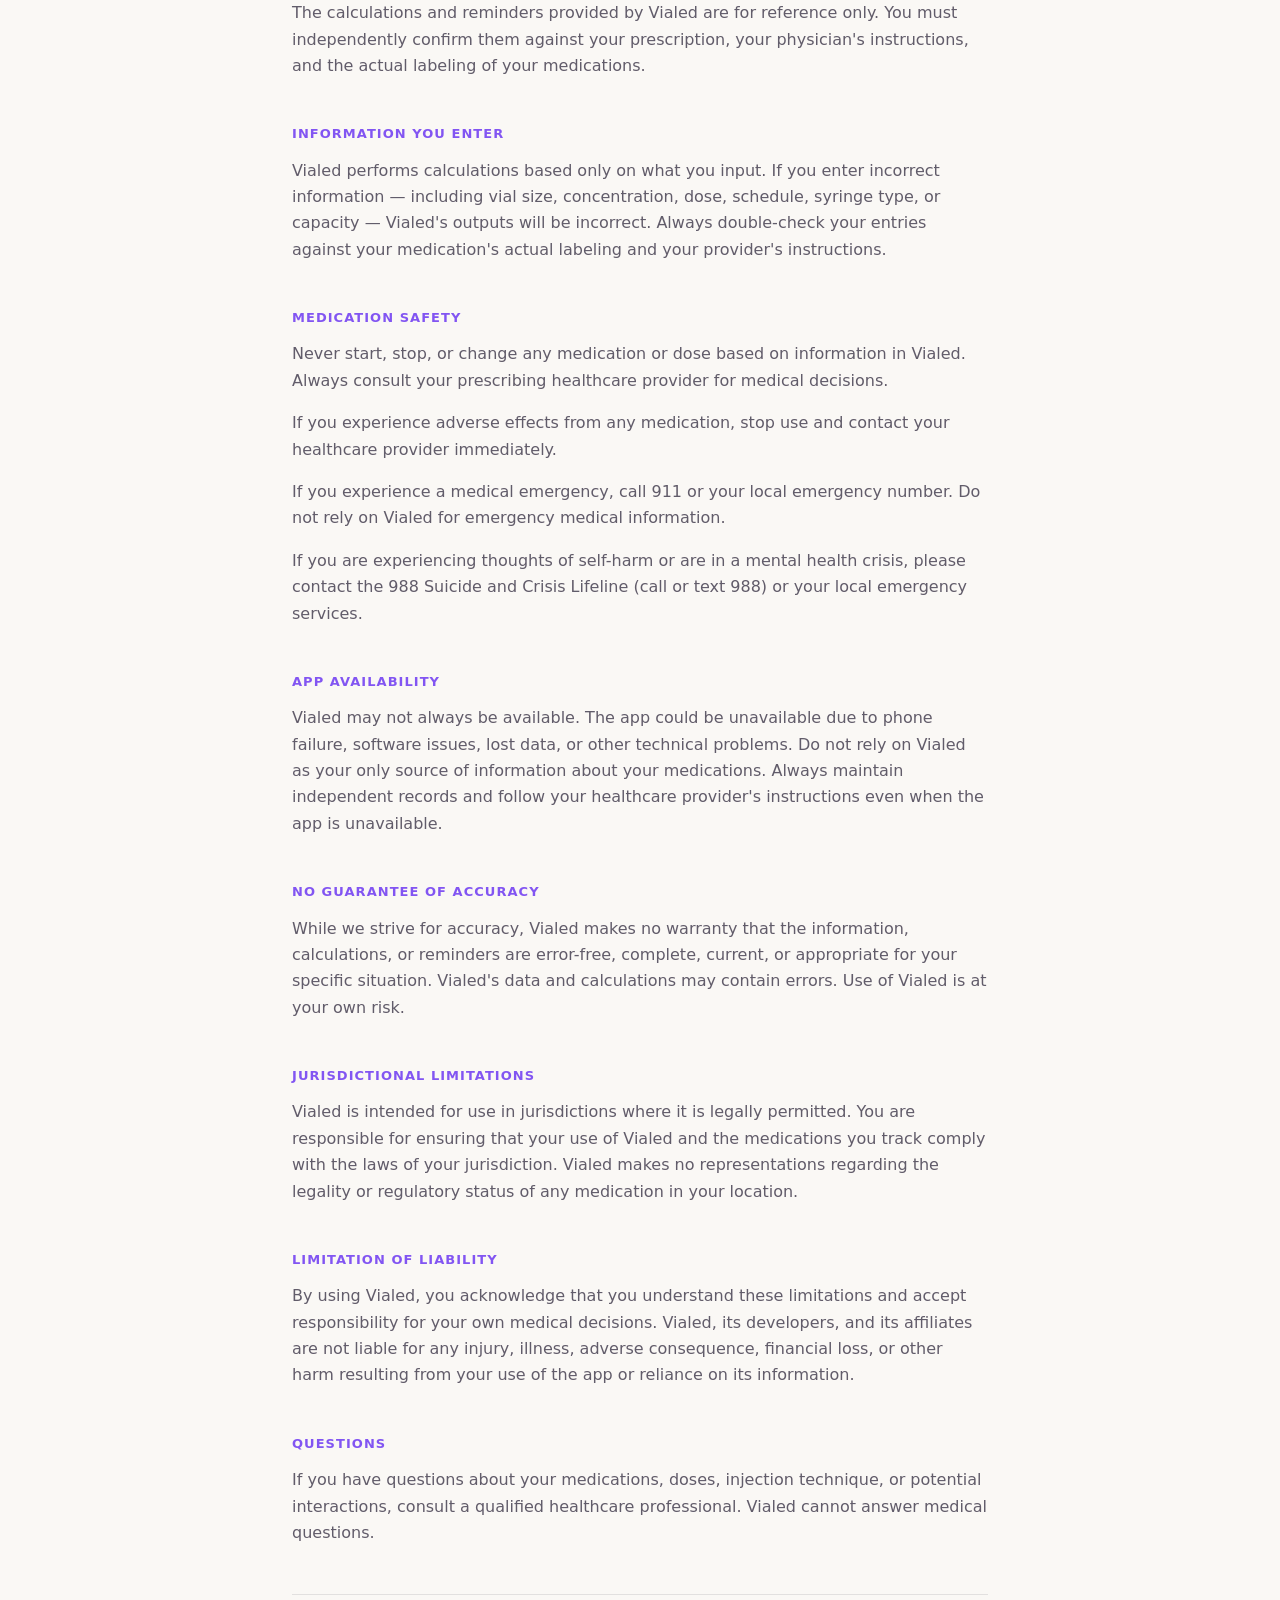
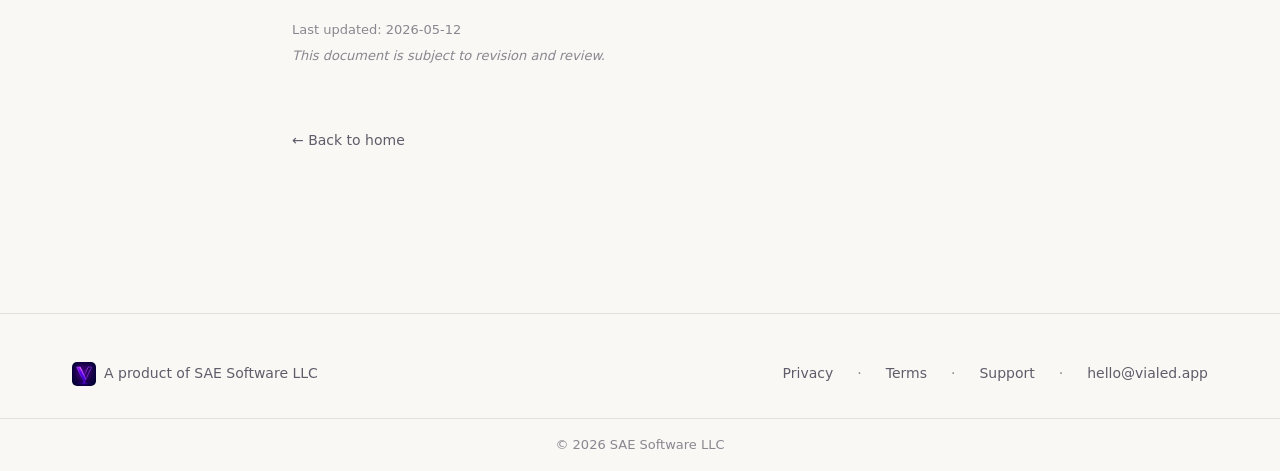
==== commit 9e263846: "Redesign: Direction A (warm/light + dark mockups), retokenized palette, restructured to 7-section fl" ====
--- a/disclaimer.html
+++ b/disclaimer.html
@@ -3,8 +3,8 @@
 <head>
   <meta charset="utf-8" />
   <meta name="viewport" content="width=device-width, initial-scale=1, viewport-fit=cover" />
-  <meta name="theme-color" content="#000000" />
-  <meta name="color-scheme" content="dark" />
+  <meta name="theme-color" content="#FAF8F5" />
+  <meta name="color-scheme" content="light" />
   <title>Medical Disclaimer — Vialed</title>
   <meta name="description" content="Vialed medical disclaimer. Vialed is a tracking and reminder tool for injectable medications. It is not a medical device and does not provide medical advice." />
   <link rel="icon" type="image/png" sizes="32x32" href="assets/favicon-32x32.png" />
--- a/styles.css
+++ b/styles.css
@@ -1,27 +1,32 @@
 /* =========================================================================
    Vialed marketing site — single stylesheet.
-   Design system mirrors the iOS app's dark mode: pure black background,
-   elevated surfaces, AccentColor purple, SF Pro, generous radii.
+   Direction A: warm off-white base, indigo ink, electric-violet accents,
+   dark phone mockups that pop, one full-bleed indigo privacy panel.
+   Palette tokens: indigo #120A22, electric violet #8255F2, glow #A24BFF.
    ========================================================================= */
 
 :root {
-  /* Surfaces */
-  --bg-primary: #000000;
-  --bg-elevated: #1C1C1E;
-  --bg-elevated-2: #2C2C2E;
+  /* Surfaces — warm light base */
+  --bg-primary: #FAF8F5;     /* warm off-white page */
+  --bg-warm-2: #F2ECE4;      /* slightly deeper warm band */
+  --bg-elevated: #FFFFFF;    /* cards */
+  --bg-elevated-2: #F6F1EA;
 
   /* Brand */
-  --accent: #534AB7;
-  --accent-bright: #8B6BFF;
-
-  /* Text */
-  --text-primary: #FFFFFF;
-  --text-secondary: rgba(255, 255, 255, 0.7);
-  --text-tertiary: rgba(255, 255, 255, 0.5);
+  --indigo: #120A22;         /* headings + dark panel */
+  --accent: #8255F2;         /* electric violet — links, eyebrows, pills */
+  --accent-deep: #6B3FE0;    /* darker violet for hover / contrast */
+  --accent-bright: #8255F2;  /* legacy alias (used by support.html inline styles) */
+  --glow: #A24BFF;           /* magenta-violet glow — decorative only */
+
+  /* Text — indigo ink on warm base */
+  --text-primary: #120A22;
+  --text-secondary: rgba(18, 10, 34, 0.66);
+  --text-tertiary: rgba(18, 10, 34, 0.48);
 
   /* Lines */
-  --border: rgba(255, 255, 255, 0.08);
-  --border-strong: rgba(255, 255, 255, 0.16);
+  --border: rgba(18, 10, 34, 0.10);
+  --border-strong: rgba(18, 10, 34, 0.18);
 
   /* Radii — match iOS app */
   --radius-card: 14px;
@@ -51,7 +56,7 @@
 
 html {
   background: var(--bg-primary);
-  color-scheme: dark;
+  color-scheme: light;
   scroll-behavior: smooth;
   -webkit-text-size-adjust: 100%;
 }
@@ -71,11 +76,11 @@
 img, svg { display: block; max-width: 100%; height: auto; }
 
 a {
-  color: var(--accent-bright);
+  color: var(--accent-deep);
   text-decoration: none;
   transition: color 120ms ease;
 }
-a:hover { color: var(--text-primary); }
+a:hover { color: var(--indigo); }
 
 h1, h2, h3, h4 {
   font-family: -apple-system, BlinkMacSystemFont, "SF Pro Display", system-ui, sans-serif;
@@ -84,9 +89,11 @@
   margin: 0 0 var(--s-3) 0;
   color: var(--text-primary);
 }
-h1 { font-size: clamp(36px, 5.5vw, 64px); line-height: 1.05; letter-spacing: -0.03em; }
+h1 { font-size: clamp(34px, 5.6vw, 66px); line-height: 1.04; letter-spacing: -0.03em; }
 h2 { font-size: clamp(28px, 3.6vw, 42px); line-height: 1.1; }
 h3 { font-size: clamp(20px, 2vw, 24px); line-height: 1.25; font-weight: 600; }
+
+.accent { color: var(--accent); }
 
 p { margin: 0 0 var(--s-3) 0; color: var(--text-secondary); }
 p:last-child { margin-bottom: 0; }
@@ -114,7 +121,7 @@
   font-weight: 600;
   letter-spacing: 0.08em;
   text-transform: uppercase;
-  color: var(--accent-bright);
+  color: var(--accent);
   margin-bottom: var(--s-3);
 }
 
@@ -126,7 +133,7 @@
   position: sticky;
   top: 0;
   z-index: 50;
-  background: rgba(0, 0, 0, 0.7);
+  background: rgba(250, 248, 245, 0.78);
   backdrop-filter: saturate(180%) blur(20px);
   -webkit-backdrop-filter: saturate(180%) blur(20px);
   border-bottom: 1px solid var(--border);
@@ -149,6 +156,7 @@
   font-size: 18px;
   letter-spacing: -0.01em;
 }
+.site-header .brand:hover { color: var(--text-primary); }
 .site-header .brand img { width: 28px; height: 28px; border-radius: 6px; }
 .site-header nav a {
   color: var(--text-secondary);
@@ -156,49 +164,81 @@
   font-size: 15px;
   font-weight: 500;
 }
-.site-header nav a:hover { color: var(--text-primary); }
-
-/* -------------------------------------------------------------------------
-   Buttons / App Store badge
+.site-header nav a:hover { color: var(--indigo); }
+
+/* -------------------------------------------------------------------------
+   Buttons / App Store badge / CTAs
    ------------------------------------------------------------------------- */
 
 .app-store-badge {
   display: inline-block;
-  /* The badge SVG already has its own black background per Apple guidelines.
-     We just give it a stable height; width auto-scales. */
+  /* Apple's badge SVG carries its own black background per guidelines. */
   height: 56px;
   transition: transform 150ms ease, filter 150ms ease;
 }
 .app-store-badge:hover {
   transform: translateY(-1px);
-  filter: drop-shadow(0 0 12px rgba(139, 107, 255, 0.35));
+  filter: drop-shadow(0 6px 16px rgba(130, 85, 242, 0.35));
 }
 .app-store-badge img, .app-store-badge svg { height: 100%; width: auto; display: block; }
 
+.cta-row {
+  display: flex;
+  align-items: center;
+  flex-wrap: wrap;
+  gap: var(--s-4);
+}
+
+.cta-secondary {
+  font-size: 16px;
+  font-weight: 600;
+  color: var(--accent-deep);
+}
+.cta-secondary:hover { color: var(--indigo); }
+
+/* Trust chips under the hero CTAs */
+.trust-chips {
+  list-style: none;
+  padding: 0;
+  margin: var(--s-5) 0 0;
+  display: flex;
+  flex-wrap: wrap;
+  gap: var(--s-2);
+}
+.trust-chips li {
+  font-size: 13px;
+  font-weight: 500;
+  color: var(--text-secondary);
+  background: var(--bg-elevated);
+  border: 1px solid var(--border);
+  border-radius: 999px;
+  padding: 6px 14px;
+}
+
 /* -------------------------------------------------------------------------
    Hero
    ------------------------------------------------------------------------- */
 
 .hero {
-  padding-top: var(--s-8);
+  padding-top: var(--s-7);
   padding-bottom: var(--s-8);
   overflow: hidden; /* contain the glow */
 }
 
-/* Soft purple glow behind hero — echoes the app icon's neon V */
+/* Soft violet glow behind hero — echoes the app icon's neon V */
 .hero::before {
   content: "";
   position: absolute;
-  top: -200px;
+  top: -260px;
   left: 50%;
   transform: translateX(-50%);
-  width: min(1100px, 110%);
-  height: 700px;
+  width: min(1100px, 120%);
+  height: 720px;
   background: radial-gradient(ellipse at center,
-              rgba(139, 107, 255, 0.28) 0%,
-              rgba(83, 74, 183, 0.12) 30%,
-              transparent 65%);
-  filter: blur(40px);
+              rgba(162, 75, 255, 0.20) 0%,
+              rgba(130, 85, 242, 0.10) 32%,
+              transparent 64%);
+  filter: blur(50px);
   pointer-events: none;
   z-index: 0;
 }
@@ -226,50 +266,48 @@
 }
 
 /* -------------------------------------------------------------------------
-   Phone-shaped screenshot placeholder
-   Aspect ratio 9:19.5 (iPhone). Dimensions hold steady so swapping a real
-   PNG in later doesn't shift layout.
+   Phone screenshots — dark app screens framed to pop on the warm base.
+   Aspect ratio 9:19.5 (iPhone). Dimensions hold steady so the layout is
+   reserved even before images load.
    ------------------------------------------------------------------------- */
 
 .phone-shot {
   width: 100%;
   max-width: 320px;
   aspect-ratio: 9 / 19.5;
-  background: var(--bg-elevated);
-  border: 1px solid var(--border);
-  border-radius: 36px; /* iPhone-ish radius for the mockup */
-  display: flex;
-  align-items: center;
-  justify-content: center;
-  text-align: center;
-  color: var(--text-secondary);
-  font-size: 14px;
-  padding: var(--s-4);
-  position: relative;
-  overflow: hidden;
-}
-
-.phone-shot::after {
-  /* subtle inner highlight, gives the placeholder a hint of glass */
-  content: "";
-  position: absolute;
-  inset: 0;
-  background: linear-gradient(180deg, rgba(255,255,255,0.04) 0%, transparent 30%);
-  pointer-events: none;
 }
 
 .hero .phone-shot { max-width: 300px; }
 
-/* -------------------------------------------------------------------------
-   Problem / Solution section
-   ------------------------------------------------------------------------- */
-
-.prose-section .container { max-width: 760px; }
-.prose-section h2 { margin-bottom: var(--s-5); }
-.prose-section p {
-  font-size: 18px;
-  margin-bottom: var(--s-4);
-}
+/* Real screenshots: dark bezel + soft lift against the light page. */
+img.phone-shot {
+  display: block;
+  object-fit: cover;
+  border: 7px solid var(--indigo);
+  border-radius: 42px;
+  background: var(--indigo);
+  box-shadow: 0 34px 70px -30px rgba(18, 10, 34, 0.55),
+              0 0 0 1px rgba(18, 10, 34, 0.06);
+}
+
+/* -------------------------------------------------------------------------
+   Positioning bar — "a tracker, not a prescriber"
+   ------------------------------------------------------------------------- */
+
+.positioning {
+  padding-top: var(--s-6);
+  padding-bottom: var(--s-6);
+  background: var(--bg-warm-2);
+  border-top: 1px solid var(--border);
+  border-bottom: 1px solid var(--border);
+}
+.positioning .container { max-width: 760px; text-align: center; }
+.positioning p {
+  font-size: clamp(18px, 2vw, 22px);
+  color: var(--text-secondary);
+  margin: 0;
+}
+.positioning strong { color: var(--indigo); font-weight: 700; }
 
 /* -------------------------------------------------------------------------
    Features — alternating image/text rows
@@ -285,13 +323,13 @@
   padding: var(--s-7) 0;
   border-top: 1px solid var(--border);
 }
-.feature:first-child { border-top: none; padding-top: var(--s-5); }
-
-.feature-copy .feature-number {
+.feature:first-child { border-top: none; padding-top: var(--s-6); }
+
+.feature-copy .feature-kicker {
   font-size: 13px;
   font-weight: 600;
   letter-spacing: 0.08em;
-  color: var(--accent-bright);
+  color: var(--accent);
   text-transform: uppercase;
   margin-bottom: var(--s-2);
 }
@@ -304,8 +342,146 @@
   font-size: 17px;
   max-width: 52ch;
 }
+.feature-premium {
+  display: inline-block;
+  vertical-align: middle;
+  font-size: 11px;
+  font-weight: 600;
+  letter-spacing: 0.04em;
+  text-transform: uppercase;
+  color: white;
+  background: var(--accent);
+  padding: 3px 9px;
+  border-radius: 999px;
+  margin-left: 6px;
+}
 
 .feature-visual { display: flex; justify-content: center; }
+
+/* Closing line: "Built for any injectable" — the GLP-1-only-competitor answer */
+.features-coda {
+  margin-top: var(--s-6);
+  padding-top: var(--s-6);
+  border-top: 1px solid var(--border);
+  text-align: center;
+  font-size: clamp(18px, 2vw, 21px);
+  color: var(--text-secondary);
+  max-width: 60ch;
+  margin-left: auto;
+  margin-right: auto;
+}
+.features-coda strong { color: var(--indigo); font-weight: 700; }
+
+/* -------------------------------------------------------------------------
+   Stat blocks
+   ------------------------------------------------------------------------- */
+
+.stats { padding-top: var(--s-7); padding-bottom: var(--s-7); }
+.stat-grid {
+  list-style: none;
+  padding: 0;
+  margin: 0;
+  display: grid;
+  grid-template-columns: 1fr;
+  gap: var(--s-4);
+}
+.stat-grid li {
+  background: var(--bg-elevated);
+  border: 1px solid var(--border);
+  border-radius: var(--radius-card);
+  padding: var(--s-5);
+  text-align: center;
+}
+.stat-figure {
+  display: block;
+  font-size: clamp(44px, 6vw, 64px);
+  font-weight: 700;
+  line-height: 1;
+  letter-spacing: -0.03em;
+  color: var(--accent);
+  margin-bottom: var(--s-2);
+}
+.stat-label {
+  display: block;
+  font-size: 15px;
+  color: var(--text-secondary);
+  max-width: 22ch;
+  margin: 0 auto;
+}
+
+/* -------------------------------------------------------------------------
+   Privacy — the differentiator. The single full-bleed indigo panel.
+   ------------------------------------------------------------------------- */
+
+.privacy-panel {
+  background: var(--indigo);
+  color: #FFFFFF;
+  overflow: hidden;
+}
+/* Magenta-violet glow inside the dark panel */
+.privacy-panel::before {
+  content: "";
+  position: absolute;
+  top: -160px;
+  right: -120px;
+  width: 620px;
+  height: 620px;
+  background: radial-gradient(circle at center,
+              rgba(162, 75, 255, 0.35) 0%,
+              rgba(130, 85, 242, 0.12) 38%,
+              transparent 66%);
+  filter: blur(40px);
+  pointer-events: none;
+  z-index: 0;
+}
+.privacy-panel .container {
+  position: relative;
+  z-index: 1;
+  display: grid;
+  grid-template-columns: 1fr;
+  gap: var(--s-6);
+  align-items: center;
+}
+.privacy-panel .eyebrow { color: var(--glow); }
+.privacy-panel h2 { color: #FFFFFF; max-width: 18ch; }
+.privacy-panel p {
+  color: rgba(255, 255, 255, 0.78);
+  font-size: 18px;
+  max-width: 56ch;
+}
+.privacy-link {
+  display: inline-block;
+  margin-top: var(--s-4);
+  font-weight: 600;
+  color: #FFFFFF;
+}
+.privacy-link:hover { color: var(--glow); }
+
+.privacy-list {
+  list-style: none;
+  padding: 0;
+  margin: 0;
+  display: flex;
+  flex-direction: column;
+  gap: var(--s-3);
+}
+.privacy-list li {
+  display: flex;
+  align-items: flex-start;
+  gap: var(--s-3);
+  color: rgba(255, 255, 255, 0.92);
+  font-size: 17px;
+  font-weight: 500;
+}
+.privacy-list li::before {
+  content: "";
+  flex: 0 0 22px;
+  height: 22px;
+  margin-top: 1px;
+  background: var(--glow);
+  -webkit-mask: url("data:image/svg+xml;utf8,<svg xmlns='http://www.w3.org/2000/svg' viewBox='0 0 16 16'><path d='M3 8.5 L6.5 12 L13 4.5' stroke='black' stroke-width='2.2' fill='none' stroke-linecap='round' stroke-linejoin='round'/></svg>") center / contain no-repeat;
+          mask: url("data:image/svg+xml;utf8,<svg xmlns='http://www.w3.org/2000/svg' viewBox='0 0 16 16'><path d='M3 8.5 L6.5 12 L13 4.5' stroke='black' stroke-width='2.2' fill='none' stroke-linecap='round' stroke-linejoin='round'/></svg>") center / contain no-repeat;
+}
 
 /* -------------------------------------------------------------------------
    Pricing
@@ -327,12 +503,13 @@
   position: relative;
   display: flex;
   flex-direction: column;
+  box-shadow: 0 18px 40px -28px rgba(18, 10, 34, 0.25);
 }
 
 .price-card.featured {
-  border-color: rgba(139, 107, 255, 0.5);
-  background: linear-gradient(180deg, rgba(139, 107, 255, 0.06) 0%, var(--bg-elevated) 100%);
-  box-shadow: 0 0 0 1px rgba(139, 107, 255, 0.15), 0 20px 60px -20px rgba(139, 107, 255, 0.25);
+  border-color: rgba(130, 85, 242, 0.5);
+  background: linear-gradient(180deg, rgba(130, 85, 242, 0.07) 0%, var(--bg-elevated) 100%);
+  box-shadow: 0 0 0 1px rgba(130, 85, 242, 0.18), 0 28px 60px -26px rgba(130, 85, 242, 0.35);
 }
 
 .price-card .recommended-pill {
@@ -388,12 +565,33 @@
   color: var(--text-secondary);
   font-size: 16px;
 }
+/* "Everything in Free, plus:" — a summary line, not a feature. */
+.price-card li.price-summary {
+  color: var(--text-primary);
+  font-weight: 700;
+  padding-bottom: var(--s-2);
+  margin-bottom: var(--s-1);
+  border-bottom: 1px solid var(--border);
+}
+.price-card li.price-summary::before {
+  content: "+";
+  background: none;
+  -webkit-mask: none;
+          mask: none;
+  color: var(--accent);
+  font-weight: 700;
+  font-size: 18px;
+  line-height: 1;
+  margin-top: 0;
+  text-align: center;
+}
+
 .price-card li::before {
   content: "";
   flex: 0 0 18px;
   height: 18px;
   margin-top: 4px;
-  background: var(--accent-bright);
+  background: var(--accent);
   -webkit-mask: url("data:image/svg+xml;utf8,<svg xmlns='http://www.w3.org/2000/svg' viewBox='0 0 16 16'><path d='M3 8.5 L6.5 12 L13 4.5' stroke='black' stroke-width='2.2' fill='none' stroke-linecap='round' stroke-linejoin='round'/></svg>") center / contain no-repeat;
           mask: url("data:image/svg+xml;utf8,<svg xmlns='http://www.w3.org/2000/svg' viewBox='0 0 16 16'><path d='M3 8.5 L6.5 12 L13 4.5' stroke='black' stroke-width='2.2' fill='none' stroke-linecap='round' stroke-linejoin='round'/></svg>") center / contain no-repeat;
 }
@@ -444,13 +642,14 @@
   transform: translateX(-50%);
   width: 800px;
   height: 400px;
-  background: radial-gradient(ellipse at center, rgba(139, 107, 255, 0.18) 0%, transparent 60%);
-  filter: blur(30px);
+  background: radial-gradient(ellipse at center, rgba(162, 75, 255, 0.16) 0%, transparent 62%);
+  filter: blur(40px);
   pointer-events: none;
   z-index: 0;
 }
 .final-cta .container { position: relative; z-index: 1; }
 .final-cta h2 { margin-bottom: var(--s-5); }
+.final-cta .app-store-badge { margin: 0 auto; }
 
 /* -------------------------------------------------------------------------
    Section headings (centered variants)
@@ -496,7 +695,7 @@
   font-size: 14px;
 }
 .footer-links a { color: var(--text-secondary); }
-.footer-links a:hover { color: var(--text-primary); }
+.footer-links a:hover { color: var(--indigo); }
 .footer-links .sep { color: var(--text-tertiary); }
 
 .footer-copyright {
@@ -564,7 +763,7 @@
   font-weight: 600;
   letter-spacing: 0.08em;
   text-transform: uppercase;
-  color: var(--accent-bright);
+  color: var(--accent);
   margin-top: var(--s-6);
   margin-bottom: var(--s-3);
 }
@@ -620,15 +819,15 @@
 .legal-doc .legal-meta + .legal-meta { margin-bottom: var(--s-5); }
 
 .legal-doc .draft-banner {
-  background: rgba(139, 107, 255, 0.08);
-  border: 1px solid rgba(139, 107, 255, 0.3);
+  background: rgba(130, 85, 242, 0.08);
+  border: 1px solid rgba(130, 85, 242, 0.3);
   border-radius: var(--radius-card);
   padding: var(--s-3) var(--s-4);
   font-size: 14px;
   color: var(--text-secondary);
   margin: var(--s-3) 0 var(--s-5);
 }
-.legal-doc .draft-banner strong { color: var(--accent-bright); }
+.legal-doc .draft-banner strong { color: var(--accent-deep); }
 
 .back-link {
   display: inline-block;
@@ -637,7 +836,7 @@
   color: var(--text-secondary);
   margin: 0 0 var(--s-4) 0;
 }
-.back-link:hover { color: var(--text-primary); }
+.back-link:hover { color: var(--indigo); }
 .legal-doc .back-link + h1 { margin-top: 0; }
 .legal-doc .back-link.bottom { margin-top: var(--s-5); margin-bottom: 0; }
 
@@ -650,6 +849,8 @@
 
   .hero .container { gap: var(--s-8); }
   .hero-copy .subhead { font-size: 20px; }
+
+  .stat-grid { grid-template-columns: repeat(3, 1fr); }
 
   .pricing-grid {
     grid-template-columns: 1fr 1fr;
@@ -678,8 +879,12 @@
   }
   /* Alternate image side on every other feature */
   .feature.reverse .feature-visual { order: -1; }
-
   .feature .phone-shot { max-width: 300px; }
+
+  .privacy-panel .container {
+    grid-template-columns: 1.2fr 0.8fr;
+    gap: var(--s-8);
+  }
 }
 
 /* -------------------------------------------------------------------------
@@ -700,7 +905,7 @@
 
 a:focus-visible,
 button:focus-visible {
-  outline: 2px solid var(--accent-bright);
+  outline: 2px solid var(--accent);
   outline-offset: 3px;
   border-radius: 4px;
 }
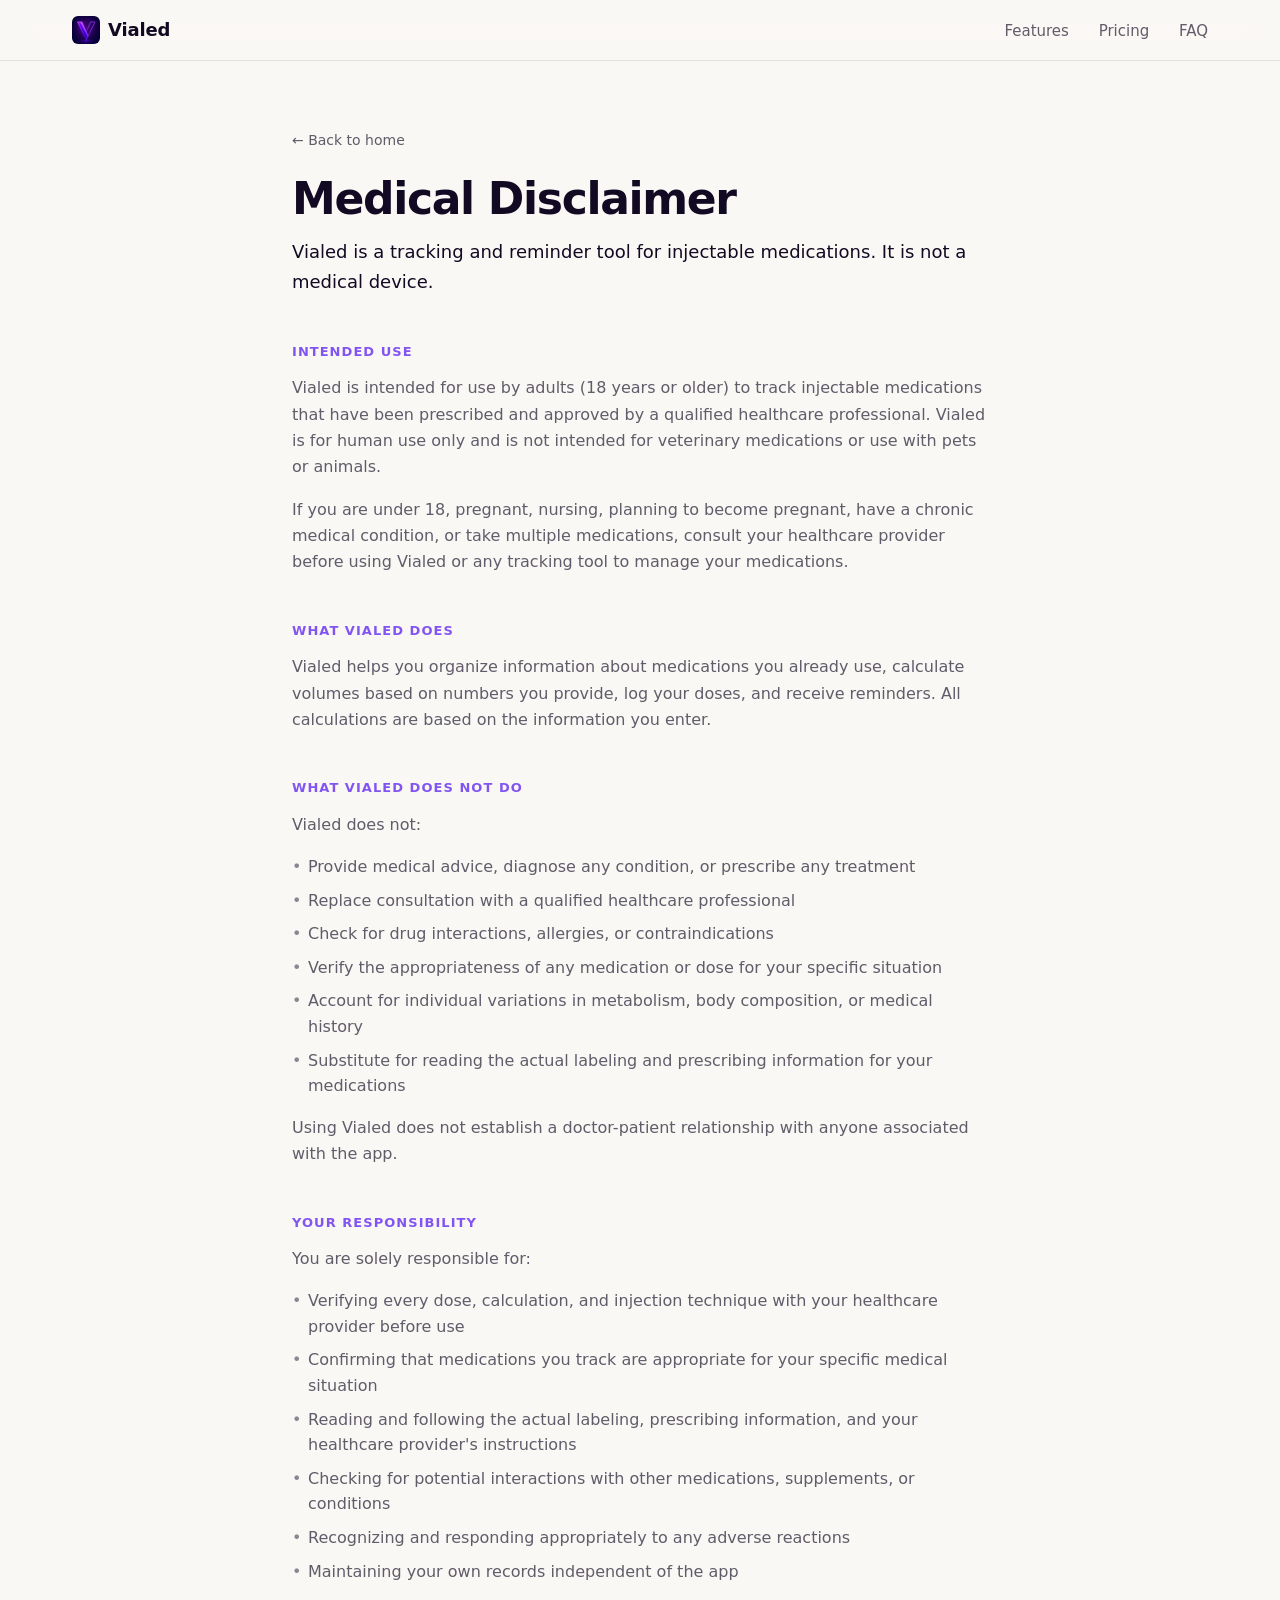
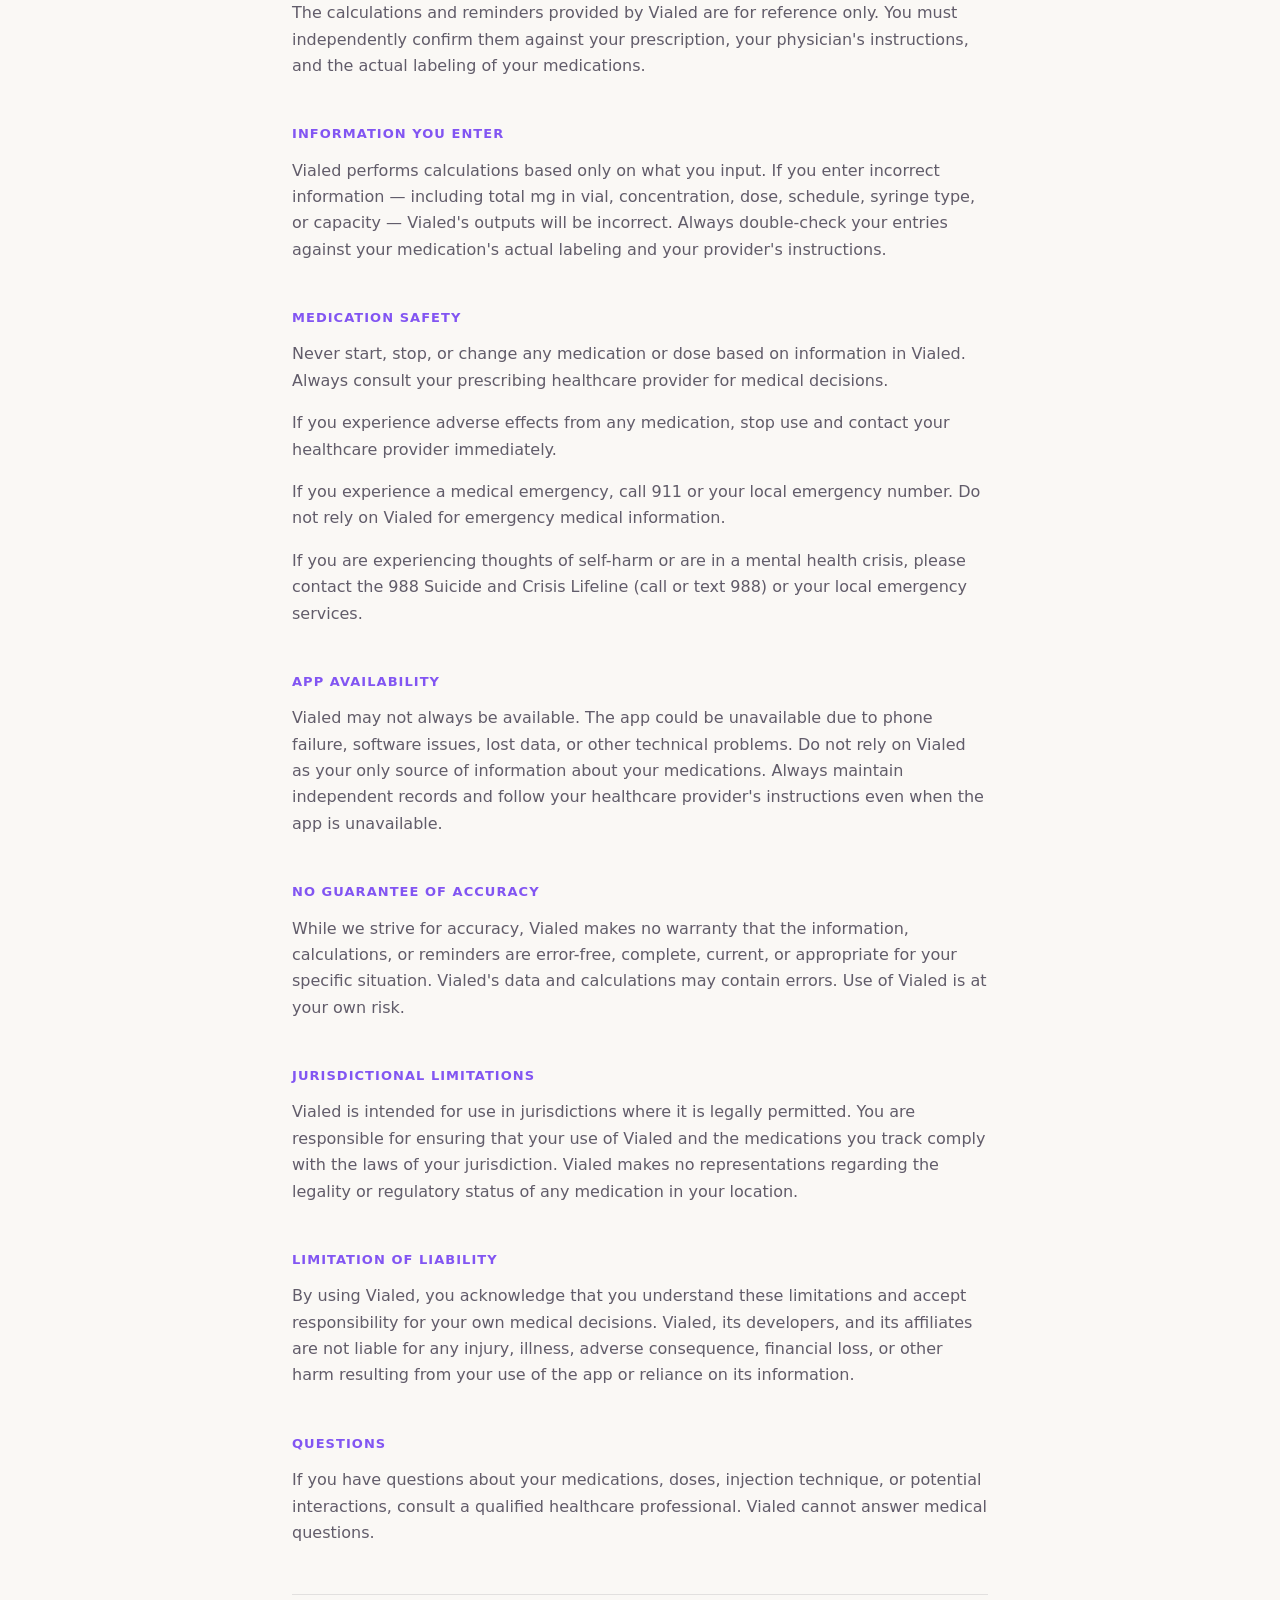
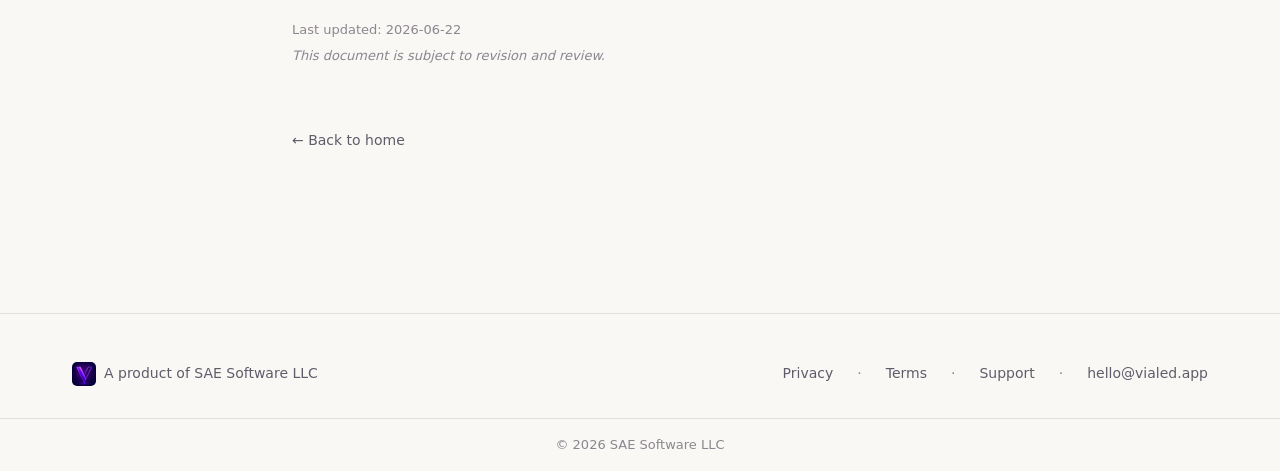
==== commit 0be5d5b0: "Privacy/legal parity: disclaimer 'total mg in vial' + dates → 2026-06-22 (match app) - disclaimer.ht" ====
--- a/disclaimer.html
+++ b/disclaimer.html
@@ -73,7 +73,7 @@
     <p>The calculations and reminders provided by Vialed are for reference only. You must independently confirm them against your prescription, your physician's instructions, and the actual labeling of your medications.</p>
 
     <h2>Information You Enter</h2>
-    <p>Vialed performs calculations based only on what you input. If you enter incorrect information — including vial size, concentration, dose, schedule, syringe type, or capacity — Vialed's outputs will be incorrect. Always double-check your entries against your medication's actual labeling and your provider's instructions.</p>
+    <p>Vialed performs calculations based only on what you input. If you enter incorrect information — including total mg in vial, concentration, dose, schedule, syringe type, or capacity — Vialed's outputs will be incorrect. Always double-check your entries against your medication's actual labeling and your provider's instructions.</p>
 
     <h2>Medication Safety</h2>
     <p>Never start, stop, or change any medication or dose based on information in Vialed. Always consult your prescribing healthcare provider for medical decisions.</p>
@@ -97,7 +97,7 @@
     <p>If you have questions about your medications, doses, injection technique, or potential interactions, consult a qualified healthcare professional. Vialed cannot answer medical questions.</p>
 
     <hr />
-    <p class="legal-meta">Last updated: 2026-05-12</p>
+    <p class="legal-meta">Last updated: 2026-06-22</p>
     <p class="legal-meta"><em>This document is subject to revision and review.</em></p>
 
     <a href="/" class="back-link bottom">← Back to home</a>
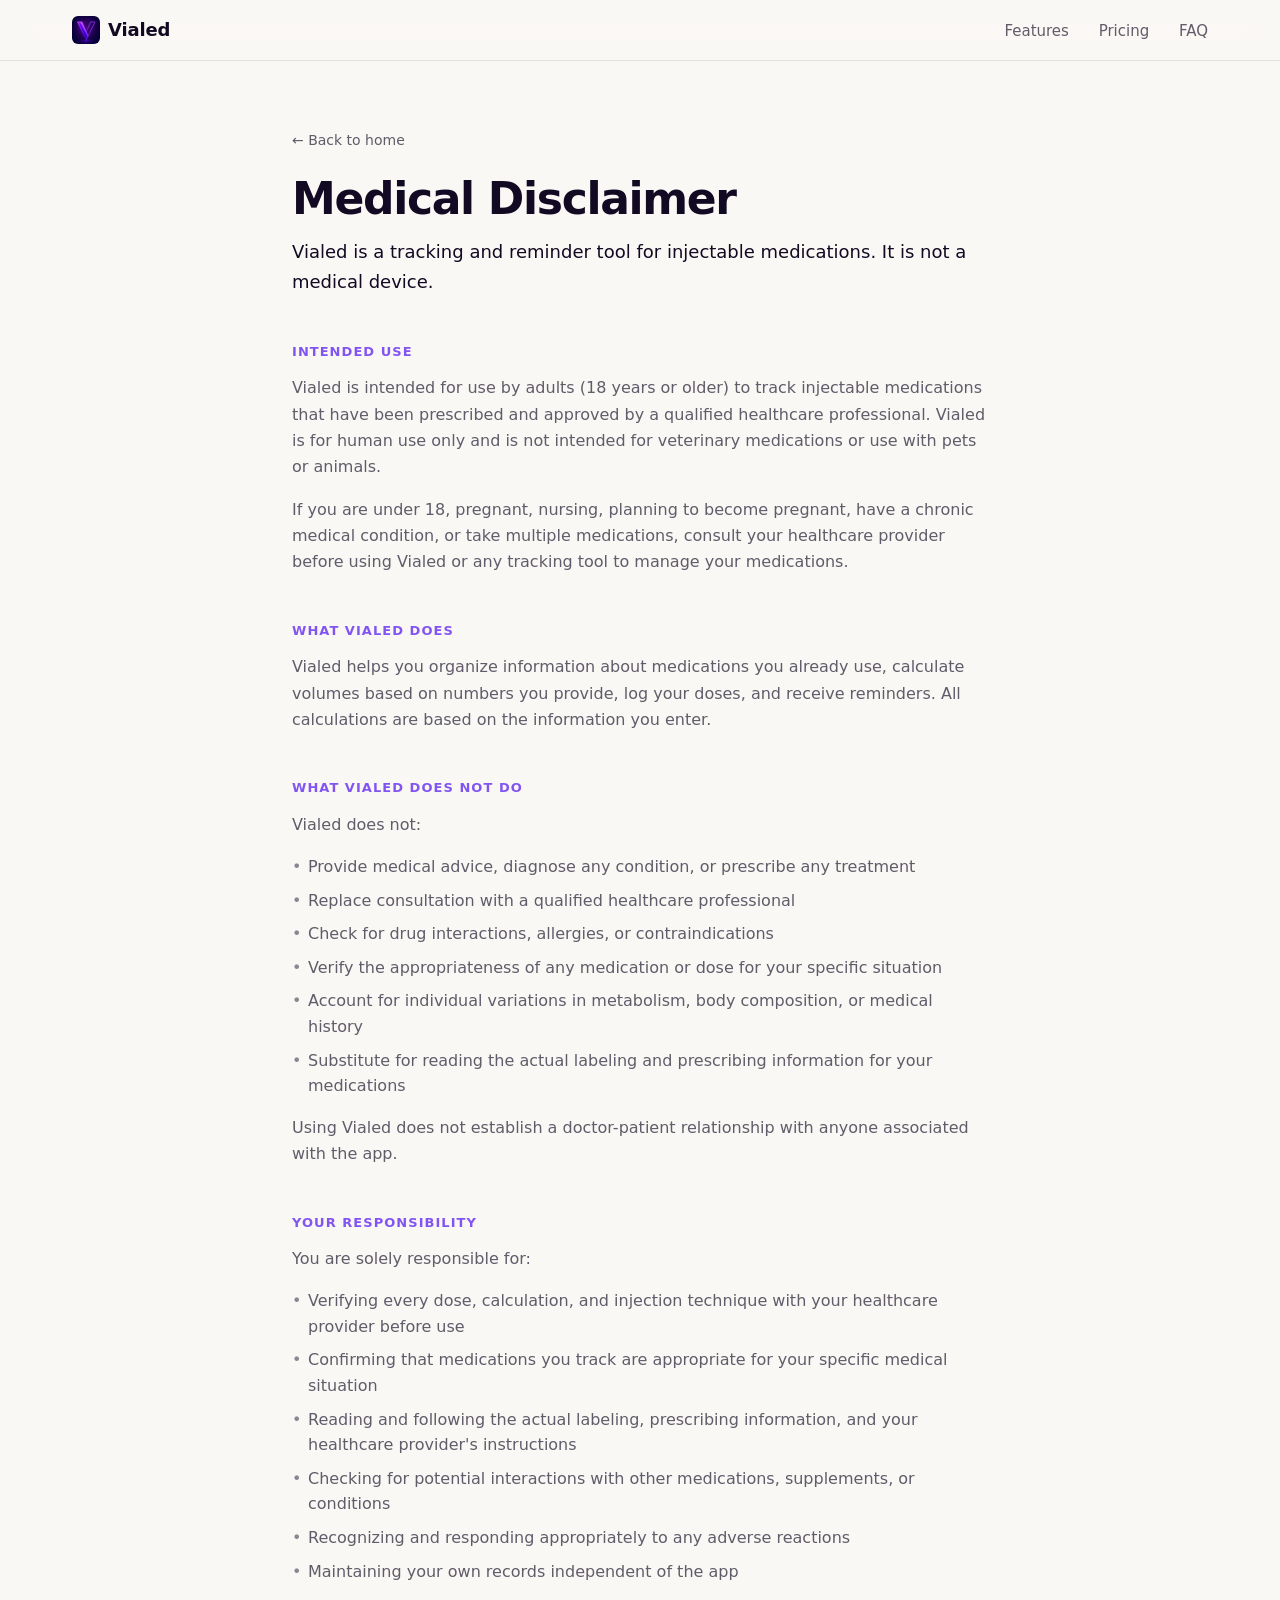
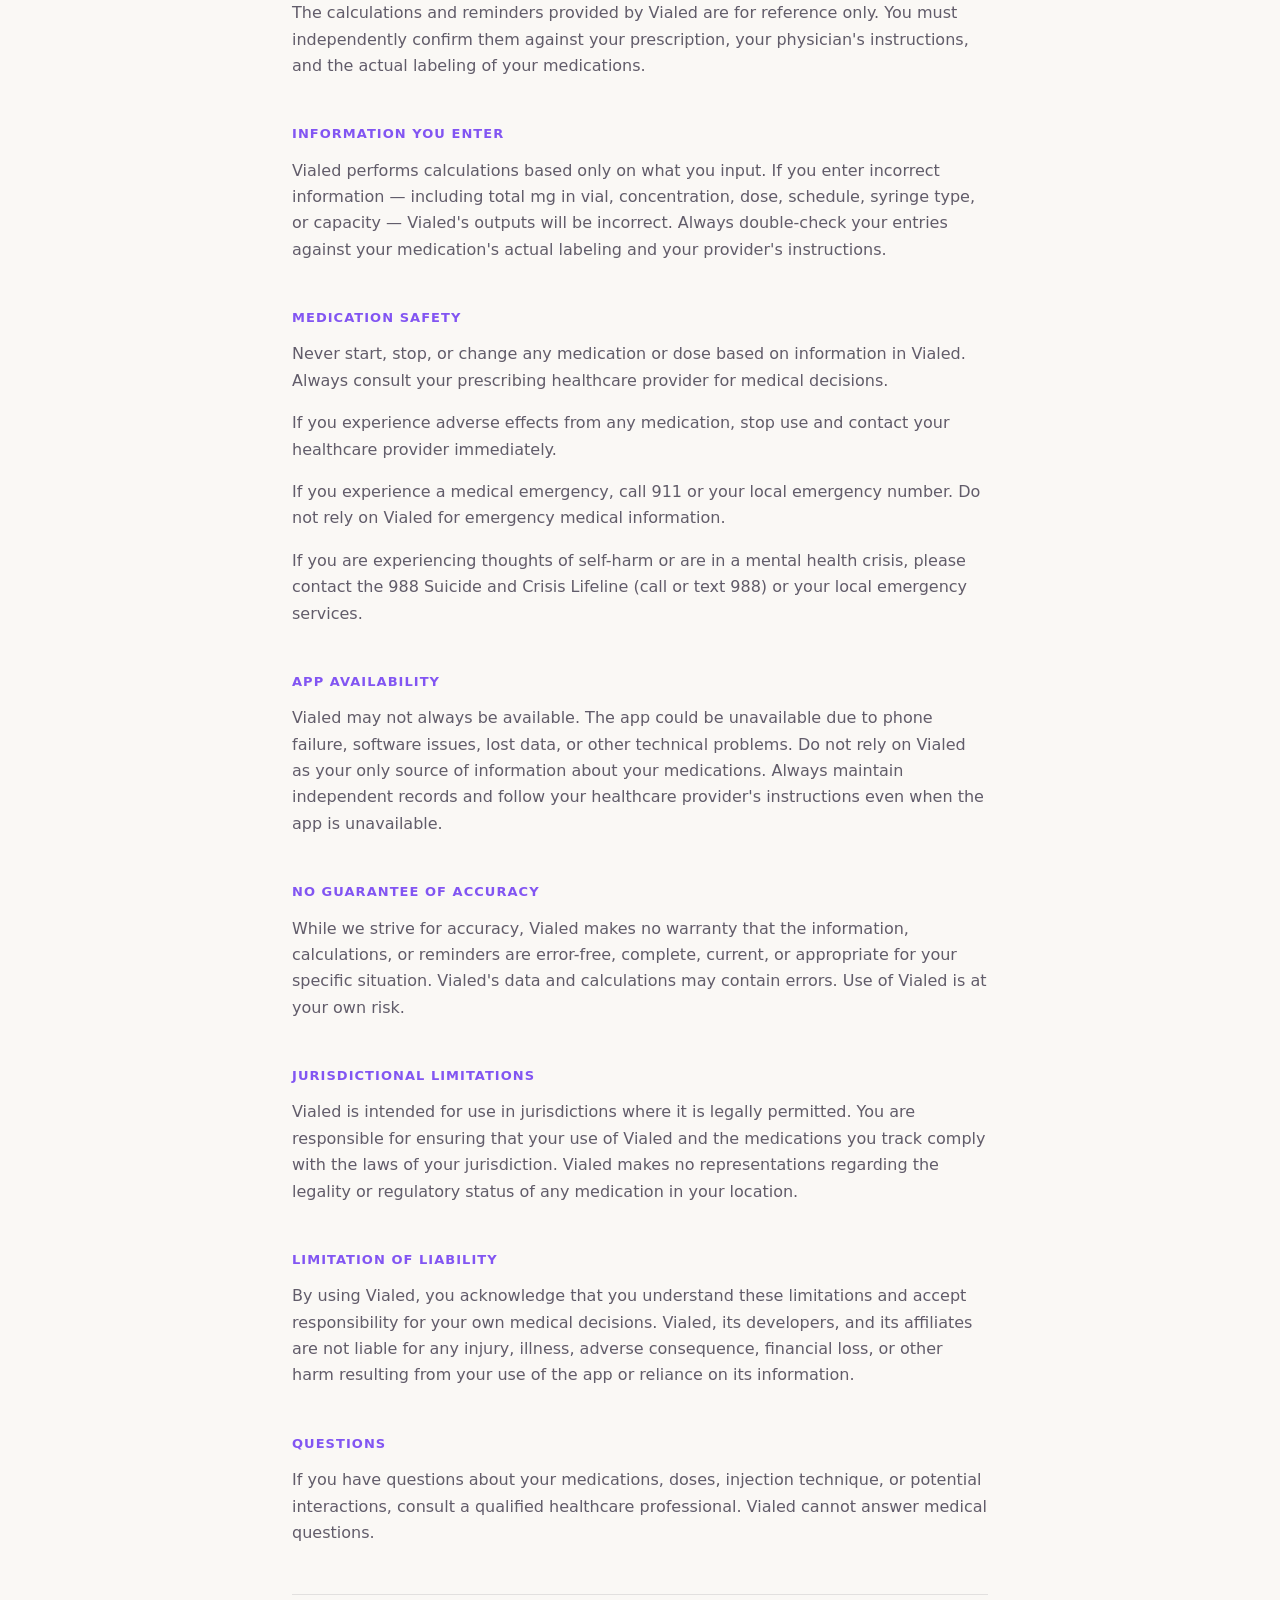
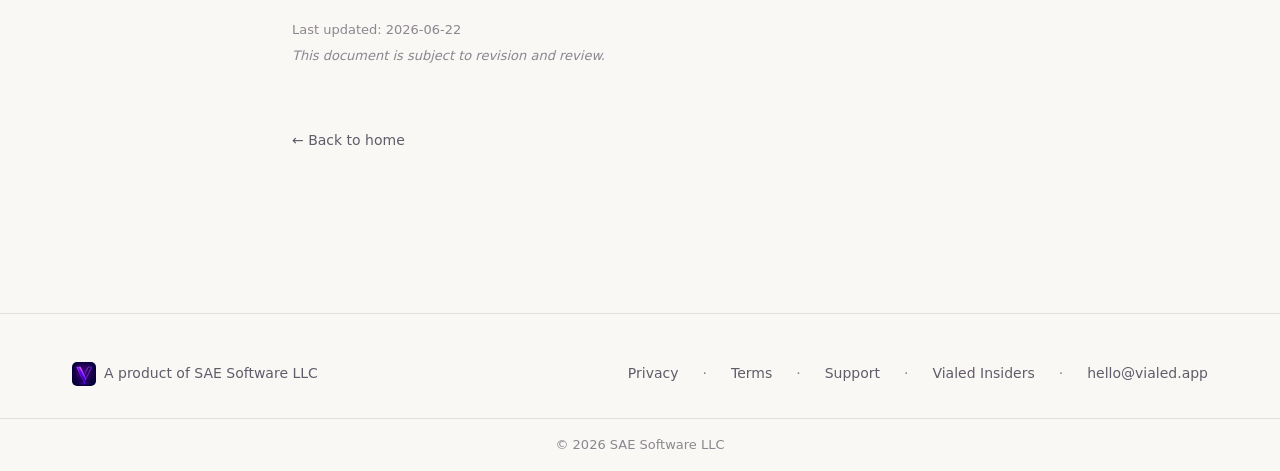
==== commit 575653e4: "Home: Vialed Insiders signup banners + footer link on every page - Two identical signup banners on t" ====
--- a/disclaimer.html
+++ b/disclaimer.html
@@ -7,11 +7,13 @@
   <meta name="color-scheme" content="light" />
   <title>Medical Disclaimer — Vialed</title>
   <meta name="description" content="Vialed medical disclaimer. Vialed is a tracking and reminder tool for injectable medications. It is not a medical device and does not provide medical advice." />
-  <link rel="icon" type="image/png" sizes="32x32" href="assets/favicon-32x32.png" />
-  <link rel="icon" type="image/png" sizes="16x16" href="assets/favicon-16x16.png" />
-  <link rel="apple-touch-icon" sizes="180x180" href="assets/apple-touch-icon.png" />
+  <link rel="icon" href="/favicon.ico" sizes="any" />
+  <link rel="icon" type="image/png" sizes="32x32" href="/assets/favicon-32x32.png" />
+  <link rel="icon" type="image/png" sizes="16x16" href="/assets/favicon-16x16.png" />
+  <link rel="apple-touch-icon" sizes="180x180" href="/assets/apple-touch-icon.png" />
+  <link rel="manifest" href="/site.webmanifest" />
   <link rel="canonical" href="https://vialed.app/disclaimer.html" />
-  <link rel="stylesheet" href="styles.css" />
+  <link rel="stylesheet" href="styles.css?v=5" />
 </head>
 <body>
 
@@ -117,6 +119,8 @@
       <span class="sep">·</span>
       <a href="/support.html">Support</a>
       <span class="sep">·</span>
+      <a href="/newsletter">Vialed Insiders</a>
+      <span class="sep">·</span>
       <a href="mailto:hello@vialed.app">hello@vialed.app</a>
     </div>
   </div>
--- a/styles.css
+++ b/styles.css
@@ -113,6 +113,19 @@
   padding-top: var(--s-8);
   padding-bottom: var(--s-8);
   position: relative;
+}
+
+/* Visually hidden but available to screen readers (section headings, etc.) */
+.sr-only {
+  position: absolute;
+  width: 1px;
+  height: 1px;
+  padding: 0;
+  margin: -1px;
+  overflow: hidden;
+  clip: rect(0, 0, 0, 0);
+  white-space: nowrap;
+  border: 0;
 }
 
 .eyebrow {
@@ -291,6 +304,64 @@
 }
 
 /* -------------------------------------------------------------------------
+   Marketing cards — captioned PNGs (hero + showcase). Unlike .phone-shot
+   these already carry their own purple frame + baked caption, so no bezel:
+   just rounded corners and a soft lift on the warm base.
+   ------------------------------------------------------------------------- */
+
+.marketing-card {
+  display: block;
+  width: 100%;
+  border-radius: 28px;
+  box-shadow: 0 34px 70px -30px rgba(18, 10, 34, 0.55),
+              0 0 0 1px rgba(18, 10, 34, 0.06);
+}
+
+.hero .marketing-card { max-width: 340px; }
+
+/* -------------------------------------------------------------------------
+   Showcase band — "the app at a glance". Horizontal swipe on mobile
+   (scroll-snap), an even 3-up row on desktop.
+   ------------------------------------------------------------------------- */
+
+.showcase { padding-top: var(--s-7); padding-bottom: var(--s-7); }
+
+.showcase-track {
+  display: flex;
+  gap: var(--s-4);
+  overflow-x: auto;
+  scroll-snap-type: x mandatory;
+  -webkit-overflow-scrolling: touch;
+  /* room so the card shadow isn't clipped by the scroll container */
+  padding: var(--s-2) var(--s-1) var(--s-5);
+  scrollbar-width: none;
+}
+.showcase-track::-webkit-scrollbar { display: none; }
+
+/* The card IS the <img> (a replaced flex item), so size it explicitly with
+   min-width:0 — otherwise flex's auto min-size floors at the intrinsic width
+   (1320px) and the card balloons to full width. */
+.showcase-track .marketing-card {
+  flex: 0 0 auto;
+  width: 76%;
+  min-width: 0;
+  scroll-snap-align: center;
+}
+
+@media (min-width: 640px) {
+  .showcase-track .marketing-card { width: 44%; }
+}
+
+@media (min-width: 1024px) {
+  .showcase-track {
+    overflow: visible;
+    gap: var(--s-6);
+    justify-content: center;
+  }
+  .showcase-track .marketing-card { width: 300px; }
+}
+
+/* -------------------------------------------------------------------------
    Positioning bar — "a tracker, not a prescriber"
    ------------------------------------------------------------------------- */
 
@@ -719,6 +790,356 @@
 }
 
 /* -------------------------------------------------------------------------
+   Newsletter (/newsletter — Join Vialed Insiders)
+   Reuses the indigo .privacy-panel band from the home page for the signup,
+   then a light details section below it.
+   ------------------------------------------------------------------------- */
+
+.newsletter-panel {
+  padding-top: var(--s-7);
+  padding-bottom: var(--s-7);
+}
+.newsletter-panel .container { display: block; }
+/* State blocks set display:flex, which would otherwise beat [hidden]. */
+.newsletter-panel [hidden] { display: none !important; }
+
+.newsletter-body {
+  max-width: 560px;
+  display: flex;
+  flex-direction: column;
+  gap: var(--s-4);
+}
+
+.newsletter-intro .eyebrow { margin-bottom: var(--s-2); }
+.newsletter-intro h1 {
+  color: #FFFFFF;
+  font-size: clamp(36px, 6vw, 56px);
+  margin-bottom: var(--s-3);
+  text-wrap: balance;
+}
+.privacy-panel .newsletter-lede { font-size: 18px; margin: 0; }
+
+/* Once joined, the status block carries its own heading. */
+.newsletter-body[data-state="joined"] .newsletter-intro { display: none; }
+
+.newsletter-form {
+  display: flex;
+  flex-direction: column;
+  gap: 12px;
+}
+
+.newsletter-input {
+  width: 100%;
+  height: 52px;
+  padding: 0 16px;
+  border-radius: 12px;
+  border: 1px solid rgba(255, 255, 255, 0.22);
+  background: rgba(255, 255, 255, 0.08);
+  color: #FFFFFF;
+  font: inherit;
+  font-size: 17px; /* ≥16px so iOS Safari doesn't zoom on focus */
+  transition: border-color 120ms ease, box-shadow 120ms ease;
+}
+.newsletter-input::placeholder { color: rgba(255, 255, 255, 0.5); }
+.newsletter-input:focus {
+  outline: none;
+  border-color: var(--glow);
+  box-shadow: 0 0 0 3px rgba(162, 75, 255, 0.35);
+}
+.newsletter-input[aria-invalid="true"] {
+  border-color: #FF7A8C;
+  box-shadow: 0 0 0 3px rgba(255, 122, 140, 0.18);
+}
+
+.privacy-panel .newsletter-error {
+  margin: 0;
+  font-size: 15px;
+  font-weight: 500;
+  color: #FF9AA8;
+}
+
+.newsletter-button {
+  height: 52px;
+  border: 0;
+  border-radius: 12px;
+  background: var(--accent);
+  color: #FFFFFF;
+  font: inherit;
+  font-size: 17px;
+  font-weight: 600;
+  cursor: pointer;
+  transition: background 120ms ease;
+}
+.newsletter-button:hover { background: var(--accent-deep); }
+.newsletter-button:disabled { opacity: 0.7; cursor: progress; }
+.newsletter-button:focus-visible { outline-color: #FFFFFF; }
+
+.privacy-panel .newsletter-fine {
+  margin: 0;
+  font-size: 14px;
+  color: rgba(255, 255, 255, 0.55);
+}
+.privacy-panel .newsletter-fine a { color: #C9B4FF; }
+
+.newsletter-status {
+  display: flex;
+  flex-direction: column;
+  gap: 12px;
+}
+.newsletter-status:focus { outline: none; }
+.newsletter-status h2 { margin: var(--s-1) 0 0; }
+.newsletter-status .privacy-link { margin-top: var(--s-2); }
+.privacy-panel .newsletter-status p { margin: 0; }
+.privacy-panel .newsletter-status strong { color: #FFFFFF; font-weight: 600; overflow-wrap: anywhere; }
+
+.newsletter-badge {
+  width: 48px;
+  height: 48px;
+  border-radius: 50%;
+  display: grid;
+  place-items: center;
+  background: rgba(255, 255, 255, 0.10);
+  color: #C9B4FF;
+}
+.newsletter-badge svg { width: 24px; height: 24px; }
+.newsletter-badge.is-confirmed {
+  background: rgba(92, 214, 160, 0.16);
+  color: #6FE0AE;
+}
+
+.newsletter-details {
+  padding-top: var(--s-6);
+  padding-bottom: var(--s-6);
+}
+.newsletter-details .container {
+  display: flex;
+  flex-direction: column;
+  gap: var(--s-4);
+}
+.newsletter-details h2 {
+  font-size: clamp(22px, 2.4vw, 28px);
+  margin: 0;
+}
+
+.newsletter-gets {
+  list-style: none;
+  margin: 0;
+  padding: 0;
+  display: flex;
+  flex-direction: column;
+  gap: var(--s-3);
+  max-width: 560px;
+}
+.newsletter-gets li {
+  display: grid;
+  grid-template-columns: 24px 1fr;
+  gap: 12px;
+  align-items: start;
+  font-size: 16px;
+  line-height: 1.5;
+  color: var(--text-secondary);
+}
+.newsletter-gets strong {
+  display: block;
+  color: var(--text-primary);
+  font-weight: 600;
+}
+.newsletter-tick {
+  width: 24px;
+  height: 24px;
+  margin-top: 1px;
+  border-radius: 50%;
+  display: grid;
+  place-items: center;
+  background: rgba(130, 85, 242, 0.12);
+  color: var(--accent);
+}
+.newsletter-tick svg { width: 12px; height: 12px; }
+
+.newsletter-privacy {
+  display: grid;
+  grid-template-columns: 18px 1fr;
+  gap: 10px;
+  max-width: 560px;
+  font-size: 14px;
+  line-height: 1.55;
+}
+.newsletter-privacy svg { width: 16px; height: 16px; margin-top: 3px; color: var(--text-tertiary); }
+
+/* -------------------------------------------------------------------------
+   Home — Vialed Insiders band (between Pricing and FAQ)
+   Warm light band, deliberately not dark, so it doesn't compete with the
+   indigo Privacy panel above Pricing.
+   ------------------------------------------------------------------------- */
+
+.insiders-band {
+  padding-top: var(--s-6);
+  padding-bottom: var(--s-6);
+  background: var(--bg-warm-2);
+  border-top: 1px solid var(--border);
+  border-bottom: 1px solid var(--border);
+}
+.insiders-band .container {
+  display: grid;
+  gap: var(--s-4);
+  align-items: center;
+}
+.insiders-band [hidden] { display: none !important; }
+
+.insiders-band-copy {
+  display: grid;
+  grid-template-columns: 48px 1fr;
+  gap: var(--s-3);
+  align-items: start;
+}
+.insiders-band-icon {
+  width: 48px;
+  height: 48px;
+  border-radius: 50%;
+  display: grid;
+  place-items: center;
+  background: rgba(130, 85, 242, 0.14);
+  color: var(--accent);
+}
+.insiders-band-icon svg { width: 22px; height: 22px; }
+.insiders-band .eyebrow { margin-bottom: var(--s-1); font-size: 12px; }
+.insiders-band h2 { font-size: clamp(24px, 2.6vw, 30px); margin: 0 0 6px; }
+.insiders-band-copy p { margin: 0; font-size: 16px; }
+
+.insiders-band-form {
+  display: flex;
+  flex-direction: column;
+  gap: 10px;
+}
+.insiders-band-row {
+  display: grid;
+  gap: 10px;
+}
+.insiders-band-form input {
+  width: 100%;
+  height: 52px;
+  padding: 0 16px;
+  border-radius: 12px;
+  border: 1px solid var(--border-strong);
+  background: var(--bg-elevated);
+  color: var(--text-primary);
+  font: inherit;
+  font-size: 17px; /* ≥16px so iOS Safari doesn't zoom on focus */
+  transition: border-color 120ms ease, box-shadow 120ms ease;
+}
+.insiders-band-form input::placeholder { color: var(--text-tertiary); }
+.insiders-band-form input:focus {
+  outline: none;
+  border-color: var(--accent);
+  box-shadow: 0 0 0 3px rgba(130, 85, 242, 0.22);
+}
+.insiders-band-form input[aria-invalid="true"] {
+  border-color: #C0263D;
+  box-shadow: 0 0 0 3px rgba(192, 38, 61, 0.12);
+}
+.insiders-band-form button {
+  height: 52px;
+  padding: 0 24px;
+  border: 0;
+  border-radius: 12px;
+  background: var(--accent);
+  color: #FFFFFF;
+  font: inherit;
+  font-size: 17px;
+  font-weight: 600;
+  white-space: nowrap;
+  cursor: pointer;
+  transition: background 120ms ease;
+}
+.insiders-band-form button:hover { background: var(--accent-deep); }
+.insiders-band-form button:disabled { opacity: 0.7; cursor: progress; }
+
+.insiders-band-error {
+  margin: 0;
+  font-size: 14px;
+  font-weight: 500;
+  color: #C0263D;
+}
+.insiders-band-fine {
+  margin: 0;
+  font-size: 13px;
+  color: var(--text-tertiary);
+}
+
+.insiders-band-joined {
+  display: grid;
+  grid-template-columns: 32px 1fr;
+  gap: 12px;
+  align-items: start;
+}
+.insiders-band-joined:focus { outline: none; }
+.insiders-band-joined p { margin: 0; font-size: 16px; }
+.insiders-band-joined strong { color: var(--text-primary); font-weight: 600; overflow-wrap: anywhere; }
+.insiders-band-check {
+  width: 32px;
+  height: 32px;
+  border-radius: 50%;
+  display: grid;
+  place-items: center;
+  background: rgba(46, 154, 106, 0.14);
+  color: #2E9A6A;
+}
+.insiders-band-check svg { width: 16px; height: 16px; }
+
+/* Desktop: the band becomes a large outlined card on the page background
+   (echoing the app's violet-outlined Insiders card), with bigger type, so
+   it reads as a real section rather than a strip — and doesn't merge with
+   the warm positioning bar it sits under. Phone keeps the warm band. */
+@media (min-width: 900px) {
+  .insiders-band {
+    padding-top: var(--s-7);
+    padding-bottom: var(--s-7);
+    background: var(--bg-primary);
+    border: 0;
+  }
+  /* Between Pricing and FAQ both neighbours already carry 96px padding. */
+  #pricing + .insiders-band {
+    padding-top: 0;
+    padding-bottom: 0;
+  }
+  .insiders-band .container {
+    width: min(1080px, calc(100% - 2 * var(--gutter)));
+    max-width: none;
+    padding: var(--s-6) 56px;
+    grid-template-columns: 1fr 400px;
+    gap: var(--s-6);
+    background: var(--bg-elevated);
+    border: 1.5px solid rgba(130, 85, 242, 0.45);
+    border-radius: 24px;
+    box-shadow:
+      0 0 0 6px rgba(130, 85, 242, 0.05),
+      0 30px 60px -36px rgba(18, 10, 34, 0.28);
+  }
+  .insiders-band-copy {
+    grid-template-columns: 64px 1fr;
+    gap: var(--s-4);
+  }
+  .insiders-band-icon { width: 64px; height: 64px; }
+  .insiders-band-icon svg { width: 28px; height: 28px; }
+  .insiders-band .eyebrow { font-size: 13px; margin-bottom: var(--s-2); }
+  .insiders-band h2 { font-size: clamp(32px, 2.8vw, 40px); margin-bottom: var(--s-2); }
+  .insiders-band-copy p { font-size: 19px; }
+
+  .insiders-band-form { gap: 12px; }
+  .insiders-band-row { grid-template-columns: 1fr auto; gap: 12px; }
+  .insiders-band-form input,
+  .insiders-band-form button { height: 58px; font-size: 18px; }
+  .insiders-band-form button { padding: 0 32px; }
+  .insiders-band-error { font-size: 15px; }
+  .insiders-band-fine { font-size: 14px; }
+
+  .insiders-band-joined { grid-template-columns: 40px 1fr; gap: 16px; }
+  .insiders-band-check { width: 40px; height: 40px; }
+  .insiders-band-check svg { width: 20px; height: 20px; }
+  .insiders-band-joined p { font-size: 18px; }
+}
+
+/* -------------------------------------------------------------------------
    Stub pages (privacy / terms / support)
    ------------------------------------------------------------------------- */
 
